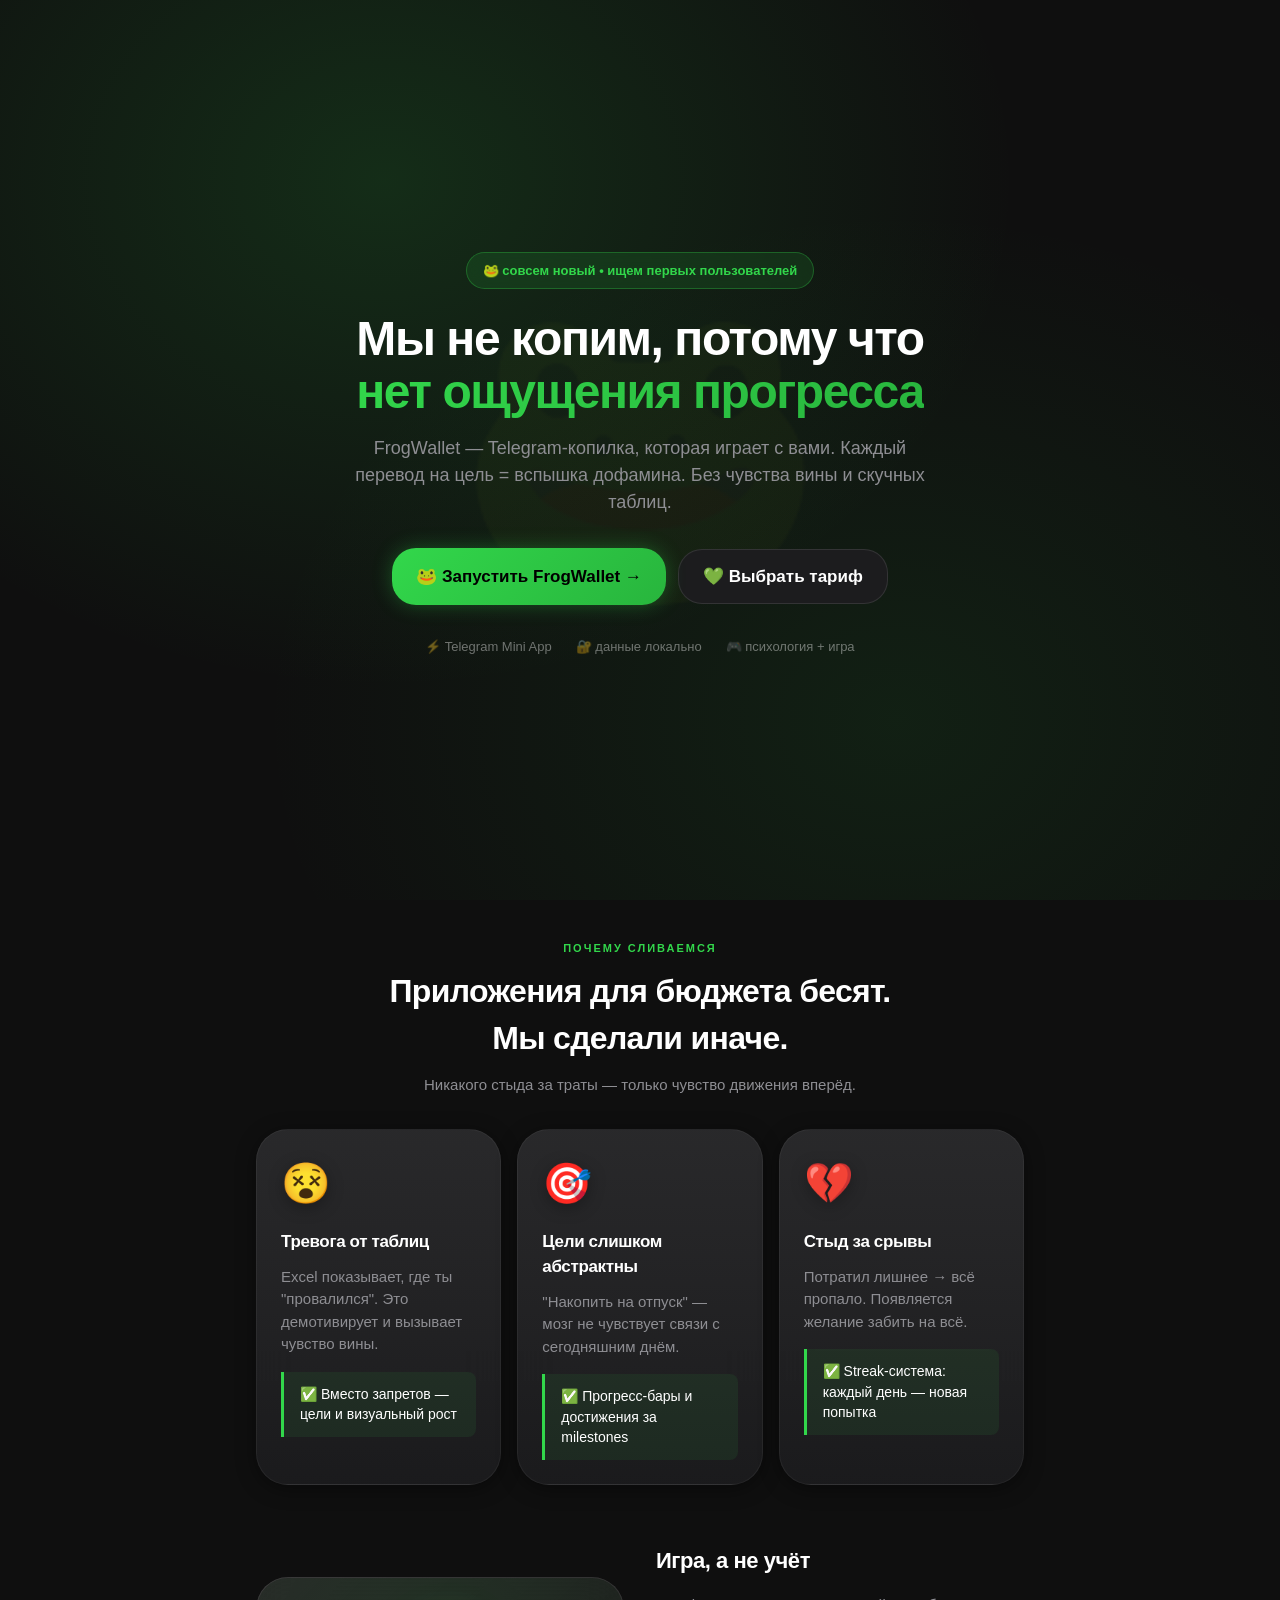
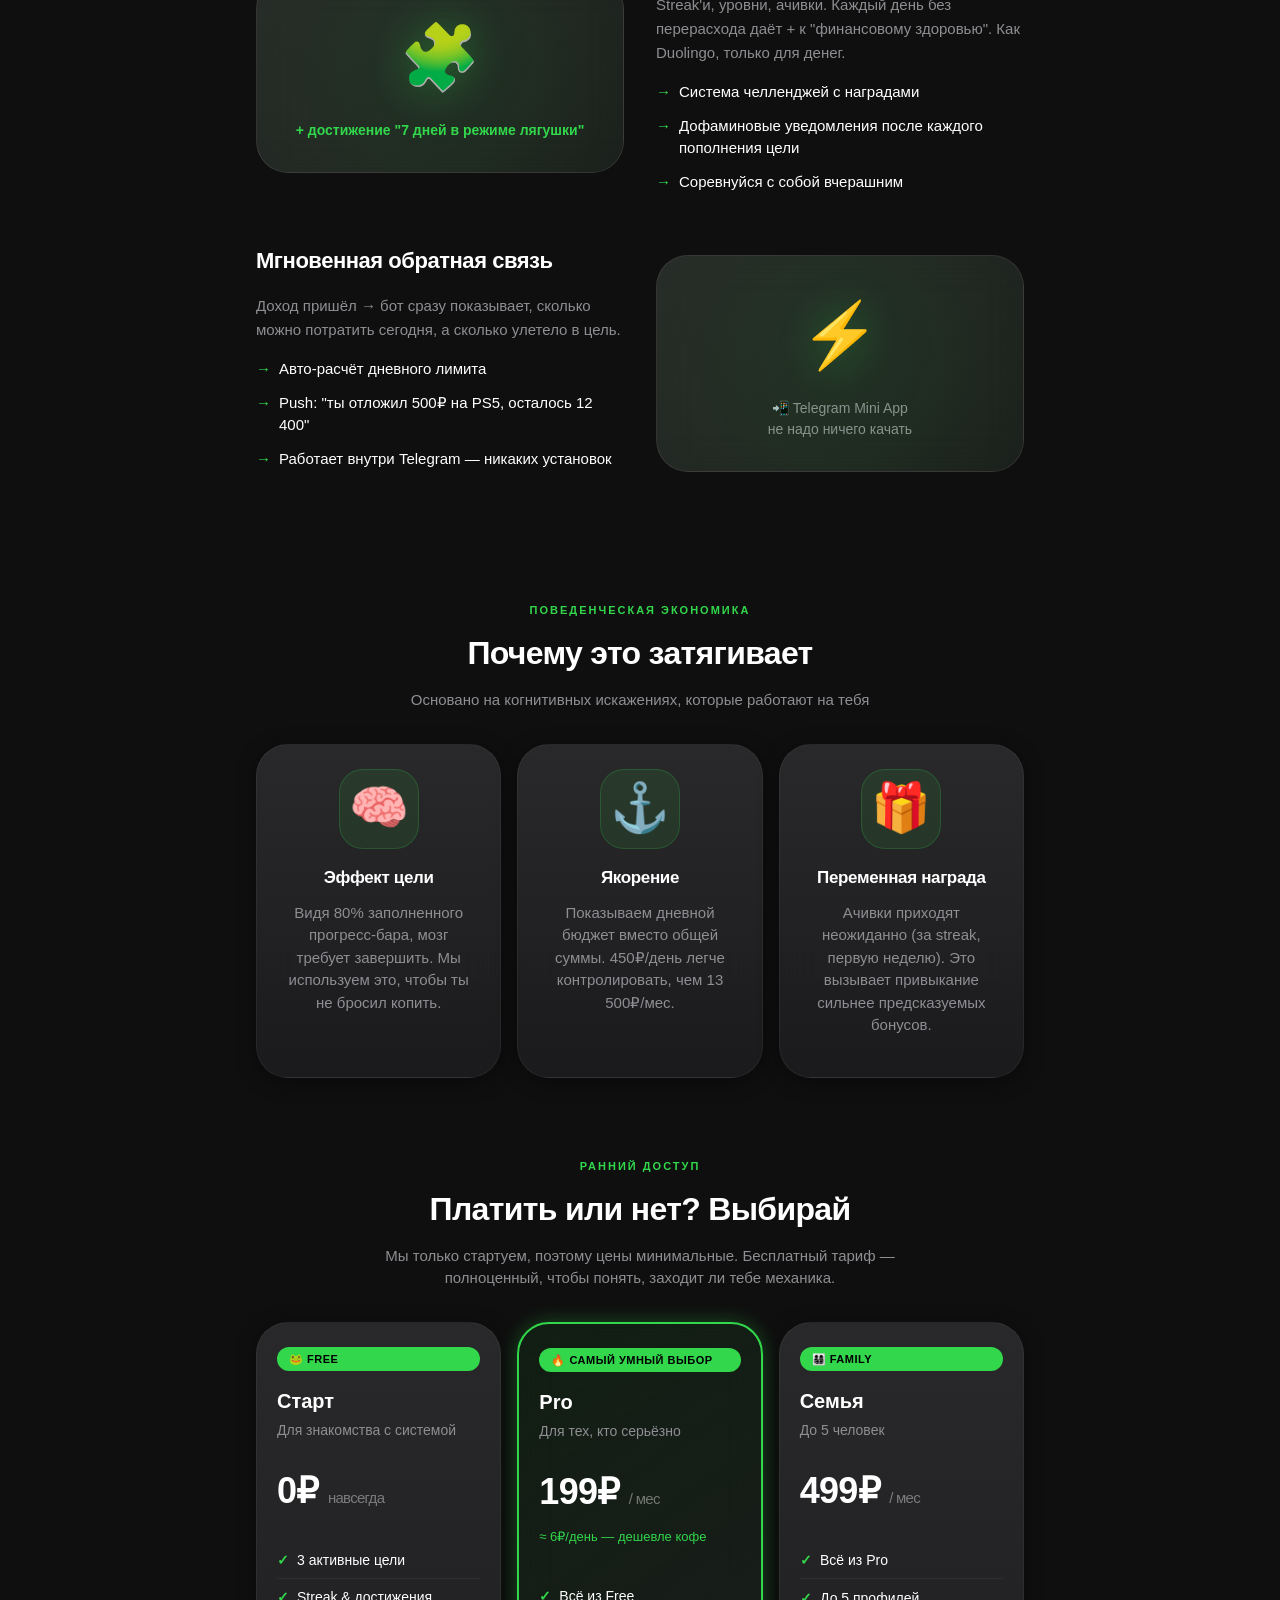
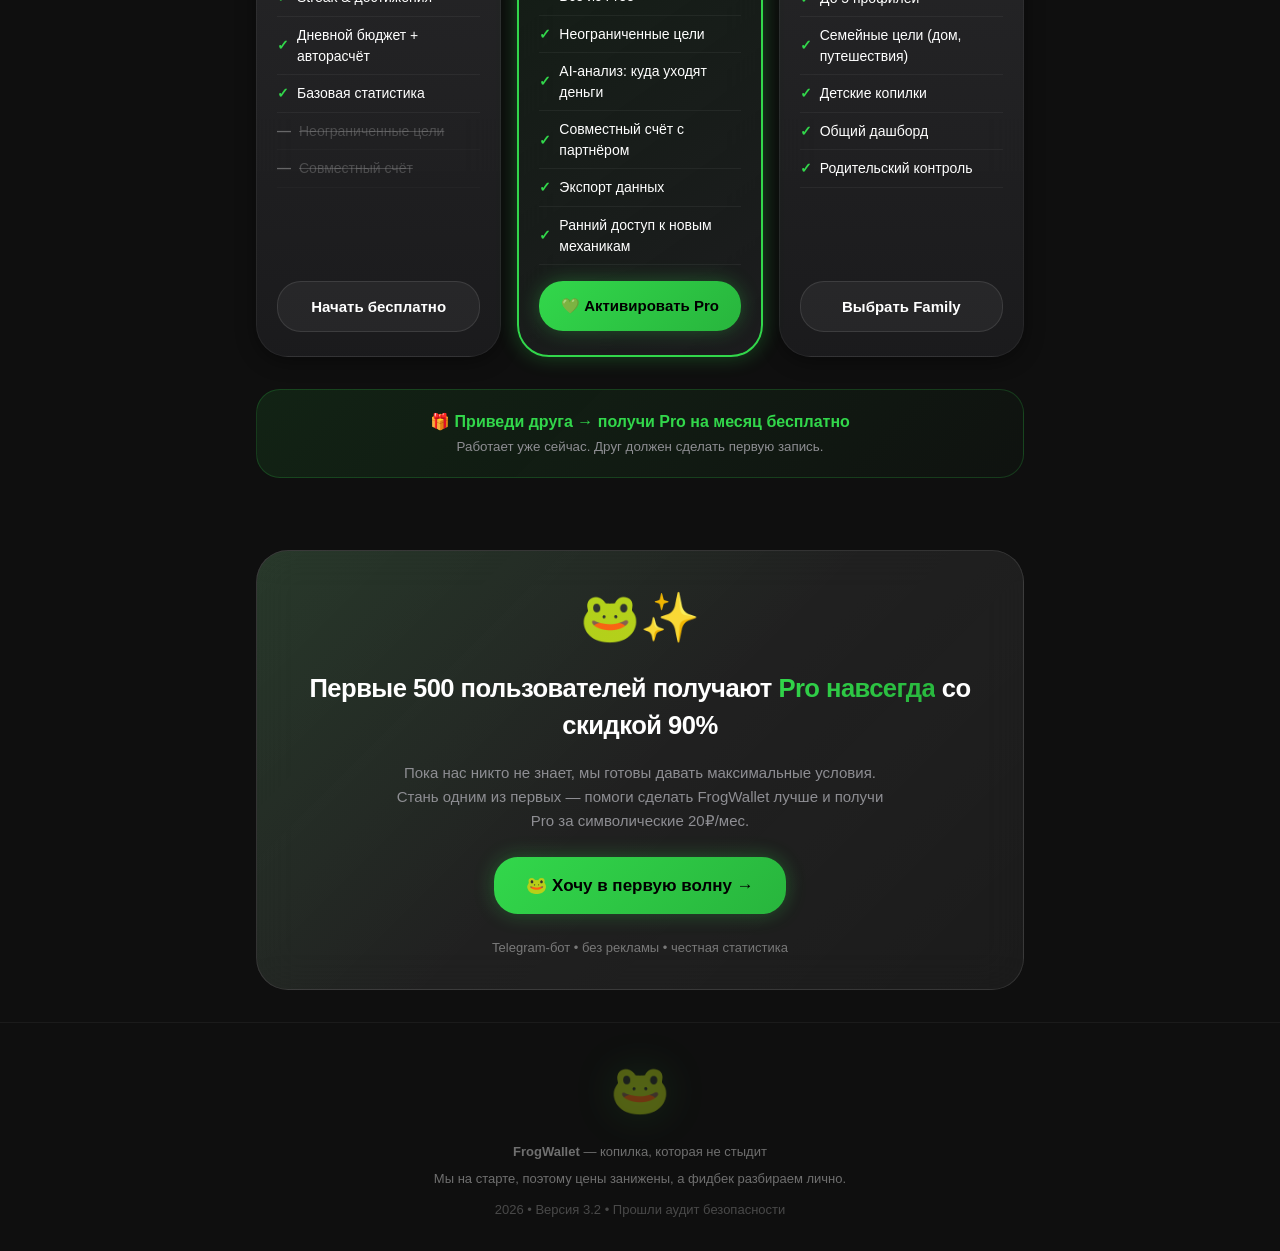
==== frogwallet.html @ 0543ce27 "Add files via upload" ====
<!DOCTYPE html>
<html lang="ru">
<head>
    <meta charset="UTF-8">
    <meta name="viewport" content="width=device-width, initial-scale=1.0, maximum-scale=1.0, user-scalable=no, viewport-fit=cover">
    <meta name="format-detection" content="telephone=no">
    <meta name="description" content="FrogWallet — Telegram-копилка с геймификацией. Копи деньги как в игре.">
    <title>FrogWallet — первый финансовый коуч в Telegram</title>

    <style>
        /* ═══════════════════════════════════════════════════════════
           FROGWALLET BOT LANDING — Telegram Mini App Style v4.0
           Dark Theme + Glassmorphism + #32d74b Accent
           ═══════════════════════════════════════════════════════════ */

        :root {
            /* Telegram Theme Integration */
            --tg-bg: #0f0f0f;
            --tg-text: #ffffff;
            --tg-hint: #8e8e93;
            --tg-link: #32d74b;
            --tg-button: #32d74b;
            --tg-button-text: #000000;
            --tg-secondary-bg: #1c1c1e;

            /* Extended Palette */
            --color-bg: var(--tg-bg);
            --color-surface: var(--tg-secondary-bg);
            --color-surface-elevated: rgba(44, 44, 46, 0.8);
            --color-primary: var(--tg-button, #32d74b);
            --color-primary-dark: #28b53d;
            --color-accent: #0a84ff;
            --color-danger: #ff453a;
            --color-warning: #ff9f0a;
            --color-gold: #ffd60a;
            --color-success: #30d158;

            /* Text Colors */
            --text-primary: var(--tg-text);
            --text-secondary: var(--tg-hint);
            --text-tertiary: rgba(255, 255, 255, 0.4);

            /* Gradients */
            --gradient-primary: linear-gradient(135deg, #32d74b 0%, #28b53d 100%);
            --gradient-gold: linear-gradient(135deg, #ffd60a 0%, #ff9f0a 100%);
            --gradient-surface: linear-gradient(180deg, rgba(44,44,46,0.9) 0%, rgba(28,28,30,0.95) 100%);
            --gradient-glass: linear-gradient(135deg, rgba(255,255,255,0.1) 0%, rgba(255,255,255,0.05) 100%);
            --gradient-hero: radial-gradient(ellipse at 30% 20%, rgba(50, 215, 75, 0.15) 0%, transparent 50%),
                              radial-gradient(ellipse at 70% 80%, rgba(40, 181, 61, 0.1) 0%, transparent 50%),
                              #0f0f0f;

            /* Shadows & Effects */
            --shadow-sm: 0 1px 2px rgba(0,0,0,0.3);
            --shadow-md: 0 4px 20px rgba(0,0,0,0.4);
            --shadow-lg: 0 8px 32px rgba(0,0,0,0.5);
            --shadow-glow: 0 0 20px rgba(50, 215, 75, 0.3);
            --shadow-gold: 0 0 20px rgba(255, 214, 10, 0.3);

            /* Blur */
            --blur-sm: blur(10px);
            --blur-md: blur(20px);
            --blur-lg: blur(40px);

            /* Spacing Scale */
            --space-1: 4px;
            --space-2: 8px;
            --space-3: 12px;
            --space-4: 16px;
            --space-5: 20px;
            --space-6: 24px;
            --space-8: 32px;
            --space-10: 40px;

            /* Border Radius */
            --radius-sm: 8px;
            --radius-md: 12px;
            --radius-lg: 16px;
            --radius-xl: 24px;
            --radius-2xl: 32px;
            --radius-full: 9999px;

            /* Typography */
            --font-sans: -apple-system, BlinkMacSystemFont, "Segoe UI", Roboto, "Helvetica Neue", Arial, sans-serif;
            --font-mono: "SF Mono", Monaco, "Cascadia Code", monospace;

            /* Transitions */
            --transition-fast: 150ms cubic-bezier(0.4, 0, 0.2, 1);
            --transition-normal: 250ms cubic-bezier(0.4, 0, 0.2, 1);
            --transition-slow: 350ms cubic-bezier(0.4, 0, 0.2, 1);
            --transition-spring: 400ms cubic-bezier(0.34, 1.56, 0.64, 1);

            /* Safe Areas */
            --safe-top: env(safe-area-inset-top, 0px);
            --safe-bottom: env(safe-area-inset-bottom, 0px);
        }

        /* Reset & Base */
        *, *::before, *::after {
            box-sizing: border-box;
            margin: 0;
            padding: 0;
            -webkit-tap-highlight-color: transparent;
        }

        html {
            font-family: var(--font-sans);
            font-size: 16px;
            line-height: 1.47059;
            -webkit-text-size-adjust: 100%;
            scroll-behavior: smooth;
            background: var(--color-bg);
            color: var(--text-primary);
            overscroll-behavior: none;
        }

        body {
            background: var(--color-bg);
            color: var(--text-primary);
            min-height: 100vh;
            min-height: 100dvh;
            overflow-x: hidden;
            -webkit-font-smoothing: antialiased;
            -moz-osx-font-smoothing: grayscale;
        }

        /* Typography Scale */
        h1 { font-size: clamp(2rem, 6vw, 3rem); font-weight: 800; letter-spacing: -0.03em; line-height: 1.1; }
        h2 { font-size: clamp(1.5rem, 4vw, 2rem); font-weight: 700; letter-spacing: -0.021em; }
        h3 { font-size: 17px; font-weight: 600; letter-spacing: -0.021em; }
        .text-lg { font-size: 20px; font-weight: 600; }
        .text-base { font-size: 17px; }
        .text-sm { font-size: 15px; }
        .text-xs { font-size: 13px; }

        /* Utility */
        .container {
            max-width: 800px;
            margin: 0 auto;
            padding: 0 var(--space-4);
        }

        .gradient-text {
            background: var(--gradient-primary);
            -webkit-background-clip: text;
            -webkit-text-fill-color: transparent;
            background-clip: text;
        }

        /* ═══════════════════════════════════════════════════════════
           HERO SECTION
           ═══════════════════════════════════════════════════════════ */
        .hero {
            min-height: 100vh;
            min-height: 100dvh;
            display: flex;
            flex-direction: column;
            justify-content: center;
            align-items: center;
            text-align: center;
            padding: calc(var(--safe-top) + var(--space-10)) var(--space-4) calc(var(--safe-bottom) + var(--space-8));
            background: var(--gradient-hero);
            position: relative;
            overflow: hidden;
        }

        .hero::before {
            content: '🐸';
            position: absolute;
            font-size: 300px;
            opacity: 0.03;
            top: 50%;
            left: 50%;
            transform: translate(-50%, -50%);
            animation: heroFloat 6s ease-in-out infinite;
            pointer-events: none;
            z-index: 0;
        }

        @keyframes heroFloat {
            0%, 100% { transform: translate(-50%, -50%) rotate(0deg) scale(1); }
            50% { transform: translate(-50%, -55%) rotate(5deg) scale(1.05); }
        }

        .hero-content {
            position: relative;
            z-index: 1;
            max-width: 600px;
        }

        .chip {
            display: inline-flex;
            align-items: center;
            gap: var(--space-2);
            background: rgba(50, 215, 75, 0.12);
            border: 1px solid rgba(50, 215, 75, 0.3);
            padding: var(--space-2) var(--space-4);
            border-radius: var(--radius-full);
            font-size: 13px;
            font-weight: 600;
            color: var(--color-primary);
            margin-bottom: var(--space-6);
            backdrop-filter: var(--blur-sm);
            animation: chipPulse 2s ease-in-out infinite;
        }

        @keyframes chipPulse {
            0%, 100% { box-shadow: 0 0 0 0 rgba(50, 215, 75, 0.2); }
            50% { box-shadow: 0 0 20px 0 rgba(50, 215, 75, 0.4); }
        }

        .hero h1 {
            margin-bottom: var(--space-4);
        }

        .hero-subtitle {
            font-size: clamp(1rem, 2.5vw, 1.125rem);
            color: var(--text-secondary);
            margin-bottom: var(--space-8);
            line-height: 1.5;
        }

        .btn-group {
            display: flex;
            flex-direction: column;
            gap: var(--space-3);
            align-items: center;
        }

        @media (min-width: 480px) {
            .btn-group {
                flex-direction: row;
                justify-content: center;
            }
        }

        .btn {
            display: inline-flex;
            align-items: center;
            justify-content: center;
            gap: var(--space-2);
            padding: var(--space-4) var(--space-6);
            border-radius: var(--radius-xl);
            font-weight: 700;
            font-size: 17px;
            text-decoration: none;
            cursor: pointer;
            transition: all var(--transition-fast);
            border: none;
            white-space: nowrap;
            font-family: inherit;
        }

        .btn-primary {
            background: var(--gradient-primary);
            color: var(--tg-button-text);
            box-shadow: var(--shadow-glow);
            position: relative;
            overflow: hidden;
        }

        .btn-primary::before {
            content: '';
            position: absolute;
            inset: 0;
            background: linear-gradient(180deg, rgba(255,255,255,0.2) 0%, transparent 100%);
            opacity: 0;
            transition: opacity var(--transition-fast);
        }

        .btn-primary:hover::before {
            opacity: 1;
        }

        .btn-primary:hover {
            transform: translateY(-2px);
            box-shadow: 0 8px 30px rgba(50, 215, 75, 0.5);
        }

        .btn-primary:active {
            transform: scale(0.96);
        }

        .btn-secondary {
            background: var(--color-surface);
            color: var(--text-primary);
            border: 1px solid rgba(255,255,255,0.1);
        }

        .btn-secondary:hover {
            background: var(--color-surface-elevated);
            border-color: rgba(255,255,255,0.2);
        }

        .btn-secondary:active {
            transform: scale(0.96);
        }

        .trust-badges {
            display: flex;
            justify-content: center;
            gap: var(--space-6);
            flex-wrap: wrap;
            margin-top: var(--space-8);
            font-size: 13px;
            color: var(--text-tertiary);
        }

        .trust-badges span {
            display: flex;
            align-items: center;
            gap: var(--space-1);
        }

        /* ═══════════════════════════════════════════════════════════
           SECTIONS
           ═══════════════════════════════════════════════════════════ */
        .section {
            padding: var(--space-10) 0;
        }

        .section-header {
            text-align: center;
            max-width: 600px;
            margin: 0 auto var(--space-8);
        }

        .badge {
            font-size: 11px;
            text-transform: uppercase;
            letter-spacing: 2px;
            color: var(--color-primary);
            font-weight: 700;
            margin-bottom: var(--space-3);
            display: block;
        }

        .section-title {
            margin-bottom: var(--space-3);
        }

        .section-subtitle {
            color: var(--text-secondary);
            font-size: 15px;
            line-height: 1.5;
        }

        /* ═══════════════════════════════════════════════════════════
           CARDS (Glassmorphism)
           ═══════════════════════════════════════════════════════════ */
        .cards-grid {
            display: grid;
            grid-template-columns: 1fr;
            gap: var(--space-4);
        }

        @media (min-width: 640px) {
            .cards-grid {
                grid-template-columns: repeat(2, 1fr);
            }
        }

        @media (min-width: 1024px) {
            .cards-grid {
                grid-template-columns: repeat(3, 1fr);
            }
        }

        .card {
            background: var(--gradient-surface);
            border: 1px solid rgba(255,255,255,0.05);
            border-radius: var(--radius-2xl);
            padding: var(--space-6);
            transition: all var(--transition-fast);
            position: relative;
            overflow: hidden;
            backdrop-filter: var(--blur-md);
            box-shadow: var(--shadow-md);
        }

        .card::before {
            content: '';
            position: absolute;
            top: 0;
            left: 0;
            right: 0;
            height: 3px;
            background: var(--gradient-primary);
            opacity: 0;
            transition: opacity var(--transition-fast);
        }

        .card:hover::before {
            opacity: 1;
        }

        .card:hover {
            border-color: rgba(50, 215, 75, 0.3);
            transform: translateY(-4px);
            box-shadow: var(--shadow-lg);
        }

        .card-emoji {
            font-size: 40px;
            margin-bottom: var(--space-4);
            display: block;
            filter: drop-shadow(0 4px 8px rgba(0,0,0,0.3));
        }

        .card h3 {
            margin-bottom: var(--space-3);
            font-size: 17px;
        }

        .card p {
            color: var(--text-secondary);
            font-size: 15px;
            line-height: 1.5;
            margin-bottom: var(--space-4);
        }

        .solution {
            background: rgba(50, 215, 75, 0.08);
            border-left: 3px solid var(--color-primary);
            padding: var(--space-3) var(--space-4);
            border-radius: 0 var(--radius-sm) var(--radius-sm) 0;
            font-size: 14px;
            color: var(--text-primary);
        }

        /* ═══════════════════════════════════════════════════════════
           FEATURES
           ═══════════════════════════════════════════════════════════ */
        .feature-row {
            display: grid;
            grid-template-columns: 1fr;
            gap: var(--space-6);
            align-items: center;
            margin-bottom: var(--space-10);
        }

        @media (min-width: 768px) {
            .feature-row {
                grid-template-columns: 1fr 1fr;
                gap: var(--space-8);
                margin-bottom: var(--space-10);
            }
        }

        .feature-row.reverse {
            direction: rtl;
        }

        .feature-row.reverse > * {
            direction: ltr;
        }

        .feature-visual {
            background: var(--gradient-glass);
            border: 1px solid rgba(255,255,255,0.1);
            border-radius: var(--radius-2xl);
            padding: var(--space-8);
            text-align: center;
            position: relative;
            overflow: hidden;
            backdrop-filter: var(--blur-md);
        }

        .feature-visual::after {
            content: '';
            position: absolute;
            top: -50%;
            left: -50%;
            width: 200%;
            height: 200%;
            background: radial-gradient(circle, rgba(50, 215, 75, 0.1) 0%, transparent 70%);
            animation: rotate 15s linear infinite;
        }

        @keyframes rotate {
            from { transform: rotate(0deg); }
            to { transform: rotate(360deg); }
        }

        .feature-icon {
            font-size: 64px;
            position: relative;
            z-index: 1;
            margin-bottom: var(--space-4);
            display: inline-block;
            filter: drop-shadow(0 0 20px rgba(50, 215, 75, 0.3));
        }

        .feature-content h3 {
            margin-bottom: var(--space-4);
            font-size: 22px;
        }

        .feature-content p {
            color: var(--text-secondary);
            font-size: 15px;
            line-height: 1.6;
            margin-bottom: var(--space-4);
        }

        .check-list {
            list-style: none;
        }

        .check-list li {
            margin-bottom: var(--space-3);
            display: flex;
            gap: var(--space-2);
            align-items: flex-start;
            font-size: 15px;
        }

        .check-list li::before {
            content: '→';
            color: var(--color-primary);
            font-weight: 700;
            flex-shrink: 0;
        }

        /* ═══════════════════════════════════════════════════════════
           PRICING
           ═══════════════════════════════════════════════════════════ */
        .pricing-grid {
            display: grid;
            grid-template-columns: 1fr;
            gap: var(--space-5);
            margin-top: var(--space-6);
        }

        @media (min-width: 768px) {
            .pricing-grid {
                grid-template-columns: repeat(3, 1fr);
                gap: var(--space-4);
            }
        }

        .price-card {
            background: var(--gradient-surface);
            border: 1px solid rgba(255,255,255,0.05);
            border-radius: var(--radius-2xl);
            padding: var(--space-6) var(--space-5);
            transition: all var(--transition-fast);
            position: relative;
            display: flex;
            flex-direction: column;
            backdrop-filter: var(--blur-md);
            box-shadow: var(--shadow-md);
        }

        @media (min-width: 768px) {
            .price-card.popular {
                transform: scale(1.05);
                z-index: 2;
            }
        }

        .price-card.popular {
            border: 2px solid var(--color-primary);
            background: linear-gradient(145deg, rgba(50, 215, 75, 0.08) 0%, var(--color-surface) 100%);
            box-shadow: var(--shadow-glow);
        }

        .popular-badge {
            background: var(--color-primary);
            color: var(--tg-button-text);
            font-size: 11px;
            font-weight: 800;
            padding: var(--space-1) var(--space-3);
            border-radius: var(--radius-full);
            display: inline-block;
            margin-bottom: var(--space-4);
            text-transform: uppercase;
            letter-spacing: 0.5px;
        }

        .price-name {
            font-size: 20px;
            font-weight: 700;
            margin-bottom: var(--space-1);
        }

        .price-desc {
            color: var(--text-secondary);
            font-size: 14px;
            margin-bottom: var(--space-4);
        }

        .price {
            font-size: 36px;
            font-weight: 800;
            margin: var(--space-2) 0;
            letter-spacing: -0.02em;
        }

        .price small {
            font-size: 15px;
            font-weight: 500;
            color: var(--text-tertiary);
        }

        .price-note {
            font-size: 13px;
            color: var(--color-primary);
            margin-bottom: var(--space-4);
            font-weight: 500;
        }

        .price-features {
            list-style: none;
            margin: var(--space-4) 0;
            flex: 1;
        }

        .price-features li {
            padding: var(--space-2) 0;
            display: flex;
            gap: var(--space-2);
            align-items: center;
            border-bottom: 1px solid rgba(255, 255, 255, 0.05);
            font-size: 14px;
        }

        .price-features li::before {
            content: '✓';
            color: var(--color-primary);
            font-weight: 700;
        }

        .price-features li.disabled {
            color: var(--text-tertiary);
            text-decoration: line-through;
            opacity: 0.5;
        }

        .price-features li.disabled::before {
            content: '—';
            color: var(--text-tertiary);
        }

        .btn-price {
            width: 100%;
            background: rgba(255, 255, 255, 0.05);
            border: 1.5px solid rgba(255, 255, 255, 0.1);
            border-radius: var(--radius-xl);
            padding: var(--space-4);
            font-weight: 600;
            color: var(--text-primary);
            font-size: 15px;
            cursor: pointer;
            transition: all var(--transition-fast);
            margin-top: auto;
            font-family: inherit;
        }

        .btn-price:hover {
            background: rgba(255, 255, 255, 0.1);
            border-color: rgba(255, 255, 255, 0.2);
        }

        .btn-price.primary {
            background: var(--gradient-primary);
            color: var(--tg-button-text);
            border: none;
            font-weight: 700;
            box-shadow: var(--shadow-glow);
        }

        .btn-price.primary:hover {
            transform: translateY(-2px);
            box-shadow: 0 8px 25px rgba(50, 215, 75, 0.4);
        }

        /* Referral Banner */
        .referral-banner {
            text-align: center;
            margin-top: var(--space-8);
            background: linear-gradient(135deg, rgba(50, 215, 75, 0.1) 0%, rgba(50, 215, 75, 0.02) 100%);
            border: 1px solid rgba(50, 215, 75, 0.2);
            border-radius: var(--radius-xl);
            padding: var(--space-5);
        }

        .referral-banner strong {
            color: var(--color-primary);
        }

        /* ═══════════════════════════════════════════════════════════
           FINAL CTA
           ═══════════════════════════════════════════════════════════ */
        .final-cta {
            background: var(--gradient-glass);
            border-radius: var(--radius-2xl);
            padding: var(--space-8) var(--space-6);
            text-align: center;
            margin: var(--space-8) 0;
            border: 1px solid rgba(255,255,255,0.1);
            position: relative;
            overflow: hidden;
            backdrop-filter: var(--blur-md);
        }

        .final-cta::before {
            content: '';
            position: absolute;
            inset: 0;
            background: linear-gradient(135deg, rgba(50, 215, 75, 0.1) 0%, transparent 50%);
            pointer-events: none;
        }

        .final-cta h2 {
            font-size: clamp(1.3rem, 4vw, 1.6rem);
            margin-bottom: var(--space-4);
            position: relative;
            z-index: 1;
        }

        .final-cta p {
            color: var(--text-secondary);
            font-size: 15px;
            max-width: 500px;
            margin: 0 auto var(--space-6);
            position: relative;
            z-index: 1;
            line-height: 1.6;
        }

        .final-cta .btn-primary {
            position: relative;
            z-index: 1;
            padding: var(--space-4) var(--space-8);
            font-size: 17px;
        }

        .final-cta small {
            display: block;
            margin-top: var(--space-6);
            color: var(--text-tertiary);
            font-size: 13px;
            position: relative;
            z-index: 1;
        }

        /* ═══════════════════════════════════════════════════════════
           FOOTER
           ═══════════════════════════════════════════════════════════ */
        footer {
            border-top: 1px solid rgba(255,255,255,0.05);
            padding: var(--space-8) var(--space-6) calc(var(--safe-bottom) + var(--space-6));
            text-align: center;
            color: var(--text-tertiary);
            font-size: 13px;
        }

        footer .logo {
            font-size: 48px;
            margin-bottom: var(--space-4);
            filter: drop-shadow(0 0 20px rgba(50, 215, 75, 0.3));
        }

        footer p {
            margin-bottom: var(--space-2);
        }

        /* ═══════════════════════════════════════════════════════════
           ANIMATIONS
           ═══════════════════════════════════════════════════════════ */
        .reveal {
            opacity: 0;
            transform: translateY(30px);
            transition: opacity 0.6s ease, transform 0.6s ease;
        }

        .reveal.visible {
            opacity: 1;
            transform: translateY(0);
        }

        .stagger-children > * {
            opacity: 0;
            transform: translateY(20px);
            transition: opacity 0.5s ease, transform 0.5s ease;
        }

        .stagger-children.visible > *:nth-child(1) { transition-delay: 0.1s; opacity: 1; transform: translateY(0); }
        .stagger-children.visible > *:nth-child(2) { transition-delay: 0.2s; opacity: 1; transform: translateY(0); }
        .stagger-children.visible > *:nth-child(3) { transition-delay: 0.3s; opacity: 1; transform: translateY(0); }

        /* Reduced motion */
        @media (prefers-reduced-motion: reduce) {
            *, *::before, *::after {
                animation-duration: 0.01ms !important;
                animation-iteration-count: 1 !important;
                transition-duration: 0.01ms !important;
            }

            .reveal {
                opacity: 1;
                transform: none;
            }
        }

        /* Mobile touch feedback */
        @media (hover: none) {
            .btn:active, .btn-price:active {
                transform: scale(0.96);
            }

            .card:active, .price-card:active {
                transform: scale(0.98);
            }
        }

        /* Scrollbar */
        ::-webkit-scrollbar {
            width: 6px;
        }

        ::-webkit-scrollbar-track {
            background: var(--color-bg);
        }

        ::-webkit-scrollbar-thumb {
            background: rgba(255, 255, 255, 0.2);
            border-radius: 3px;
        }

        ::-webkit-scrollbar-thumb:hover {
            background: rgba(255, 255, 255, 0.3);
        }
    </style>
<base target="_blank">
</head>
<body>

    <!-- Hero -->
    <section class="hero">
        <div class="hero-content">
            <div class="chip reveal">
                🐸 совсем новый • ищем первых пользователей
            </div>

            <h1 class="reveal">
                Мы не копим, потому что <span class="gradient-text">нет ощущения прогресса</span>
            </h1>

            <p class="hero-subtitle reveal">
                FrogWallet — Telegram-копилка, которая играет с вами. 
                Каждый перевод на цель = вспышка дофамина. Без чувства вины и скучных таблиц.
            </p>

            <div class="btn-group reveal">
                <a href="https://t.me/FrogsWalletBot?start=ref_5VEIO1UD" class="btn btn-primary" target="_blank">
                    🐸 Запустить FrogWallet →
                </a>
                <button class="btn btn-secondary" onclick="scrollToPricing()">
                    💚 Выбрать тариф
                </button>
            </div>

            <div class="trust-badges reveal">
                <span>⚡ Telegram Mini App</span>
                <span>🔐 данные локально</span>
                <span>🎮 психология + игра</span>
            </div>
        </div>
    </section>

    <!-- Pain Points -->
    <div class="container">
        <div class="section">
            <div class="section-header reveal">
                <span class="badge">почему сливаемся</span>
                <h2 class="section-title">Приложения для бюджета бесят.<br>Мы сделали иначе.</h2>
                <p class="section-subtitle">Никакого стыда за траты — только чувство движения вперёд.</p>
            </div>

            <div class="cards-grid stagger-children">
                <div class="card">
                    <span class="card-emoji">😵</span>
                    <h3>Тревога от таблиц</h3>
                    <p>Excel показывает, где ты "провалился". Это демотивирует и вызывает чувство вины.</p>
                    <div class="solution">✅ Вместо запретов — цели и визуальный рост</div>
                </div>

                <div class="card">
                    <span class="card-emoji">🎯</span>
                    <h3>Цели слишком абстрактны</h3>
                    <p>"Накопить на отпуск" — мозг не чувствует связи с сегодняшним днём.</p>
                    <div class="solution">✅ Прогресс-бары и достижения за milestones</div>
                </div>

                <div class="card">
                    <span class="card-emoji">💔</span>
                    <h3>Стыд за срывы</h3>
                    <p>Потратил лишнее → всё пропало. Появляется желание забить на всё.</p>
                    <div class="solution">✅ Streak-система: каждый день — новая попытка</div>
                </div>
            </div>
        </div>

        <!-- Features -->
        <div class="section" style="padding-top: 20px;">
            <div class="feature-row reveal">
                <div class="feature-visual">
                    <span class="feature-icon">🧩</span>
                    <div style="font-weight:600; color: var(--color-primary); font-size: 14px;">
                        + достижение "7 дней в режиме лягушки"
                    </div>
                </div>
                <div class="feature-content">
                    <h3>Игра, а не учёт</h3>
                    <p>Streak'и, уровни, ачивки. Каждый день без перерасхода даёт + к "финансовому здоровью". Как Duolingo, только для денег.</p>
                    <ul class="check-list">
                        <li>Система челленджей с наградами</li>
                        <li>Дофаминовые уведомления после каждого пополнения цели</li>
                        <li>Соревнуйся с собой вчерашним</li>
                    </ul>
                </div>
            </div>

            <div class="feature-row reverse reveal">
                <div class="feature-visual">
                    <span class="feature-icon">⚡</span>
                    <div style="font-size: 14px; color: var(--text-secondary);">
                        📲 Telegram Mini App<br>не надо ничего качать
                    </div>
                </div>
                <div class="feature-content">
                    <h3>Мгновенная обратная связь</h3>
                    <p>Доход пришёл → бот сразу показывает, сколько можно потратить сегодня, а сколько улетело в цель.</p>
                    <ul class="check-list">
                        <li>Авто-расчёт дневного лимита</li>
                        <li>Push: "ты отложил 500₽ на PS5, осталось 12 400"</li>
                        <li>Работает внутри Telegram — никаких установок</li>
                    </ul>
                </div>
            </div>
        </div>

        <!-- Psychology -->
        <div class="section">
            <div class="section-header reveal">
                <span class="badge">поведенческая экономика</span>
                <h2 class="section-title">Почему это затягивает</h2>
                <p class="section-subtitle">Основано на когнитивных искажениях, которые работают на тебя</p>
            </div>

            <div class="cards-grid stagger-children">
                <div class="card" style="text-align: center;">
                    <div style="font-size: 48px; background: rgba(50, 215, 75, 0.1); width: 80px; height: 80px; display: flex; align-items: center; justify-content: center; border-radius: 24px; margin: 0 auto var(--space-4) auto; border: 1px solid rgba(50, 215, 75, 0.2);">🧠</div>
                    <h3>Эффект цели</h3>
                    <p>Видя 80% заполненного прогресс-бара, мозг требует завершить. Мы используем это, чтобы ты не бросил копить.</p>
                </div>

                <div class="card" style="text-align: center;">
                    <div style="font-size: 48px; background: rgba(50, 215, 75, 0.1); width: 80px; height: 80px; display: flex; align-items: center; justify-content: center; border-radius: 24px; margin: 0 auto var(--space-4) auto; border: 1px solid rgba(50, 215, 75, 0.2);">⚓</div>
                    <h3>Якорение</h3>
                    <p>Показываем дневной бюджет вместо общей суммы. 450₽/день легче контролировать, чем 13 500₽/мес.</p>
                </div>

                <div class="card" style="text-align: center;">
                    <div style="font-size: 48px; background: rgba(50, 215, 75, 0.1); width: 80px; height: 80px; display: flex; align-items: center; justify-content: center; border-radius: 24px; margin: 0 auto var(--space-4) auto; border: 1px solid rgba(50, 215, 75, 0.2);">🎁</div>
                    <h3>Переменная награда</h3>
                    <p>Ачивки приходят неожиданно (за streak, первую неделю). Это вызывает привыкание сильнее предсказуемых бонусов.</p>
                </div>
            </div>
        </div>

        <!-- Pricing -->
        <div class="section" id="pricing">
            <div class="section-header reveal">
                <span class="badge">ранний доступ</span>
                <h2 class="section-title">Платить или нет? Выбирай</h2>
                <p class="section-subtitle">Мы только стартуем, поэтому цены минимальные. Бесплатный тариф — полноценный, чтобы понять, заходит ли тебе механика.</p>
            </div>

            <div class="pricing-grid stagger-children">
                <div class="price-card">
                    <span class="popular-badge">🐸 FREE</span>
                    <div class="price-name">Старт</div>
                    <div class="price-desc">Для знакомства с системой</div>
                    <div class="price">0₽ <small>навсегда</small></div>
                    <ul class="price-features">
                        <li>3 активные цели</li>
                        <li>Streak & достижения</li>
                        <li>Дневной бюджет + авторасчёт</li>
                        <li>Базовая статистика</li>
                        <li class="disabled">Неограниченные цели</li>
                        <li class="disabled">Совместный счёт</li>
                    </ul>
                    <button class="btn-price" onclick="openBot('free')">Начать бесплатно</button>
                </div>

                <div class="price-card popular">
                    <span class="popular-badge">🔥 самый умный выбор</span>
                    <div class="price-name">Pro</div>
                    <div class="price-desc">Для тех, кто серьёзно</div>
                    <div class="price">199₽ <small>/ мес</small></div>
                    <div class="price-note">≈ 6₽/день — дешевле кофе</div>
                    <ul class="price-features">
                        <li>Всё из Free</li>
                        <li>Неограниченные цели</li>
                        <li>AI-анализ: куда уходят деньги</li>
                        <li>Совместный счёт с партнёром</li>
                        <li>Экспорт данных</li>
                        <li>Ранний доступ к новым механикам</li>
                    </ul>
                    <button class="btn-price primary" onclick="openBot('pro')">💚 Активировать Pro</button>
                </div>

                <div class="price-card">
                    <span class="popular-badge">👨‍👩‍👧‍👦 FAMILY</span>
                    <div class="price-name">Семья</div>
                    <div class="price-desc">До 5 человек</div>
                    <div class="price">499₽ <small>/ мес</small></div>
                    <ul class="price-features">
                        <li>Всё из Pro</li>
                        <li>До 5 профилей</li>
                        <li>Семейные цели (дом, путешествия)</li>
                        <li>Детские копилки</li>
                        <li>Общий дашборд</li>
                        <li>Родительский контроль</li>
                    </ul>
                    <button class="btn-price" onclick="openBot('family')">Выбрать Family</button>
                </div>
            </div>

            <div class="referral-banner reveal">
                🎁 <strong>Приведи друга → получи Pro на месяц бесплатно</strong><br>
                <small style="color: var(--text-secondary);">Работает уже сейчас. Друг должен сделать первую запись.</small>
            </div>
        </div>

        <!-- Final CTA -->
        <div class="final-cta reveal">
            <div style="font-size: 48px; margin-bottom: var(--space-4);">🐸✨</div>
            <h2>Первые 500 пользователей получают <span class="gradient-text">Pro навсегда</span> со скидкой 90%</h2>
            <p>Пока нас никто не знает, мы готовы давать максимальные условия. Стань одним из первых — помоги сделать FrogWallet лучше и получи Pro за символические 20₽/мес.</p>
            <a href="https://t.me/FrogsWalletBot?start=ref_5VEIO1UD" class="btn btn-primary" target="_blank" style="font-size: 17px; padding: var(--space-4) var(--space-8);">
                🐸 Хочу в первую волну →
            </a>
            <small>Telegram-бот • без рекламы • честная статистика</small>
        </div>
    </div>

    <!-- Footer -->
    <footer>
        <div class="logo">🐸</div>
        <p><strong>FrogWallet</strong> — копилка, которая не стыдит</p>
        <p>Мы на старте, поэтому цены занижены, а фидбек разбираем лично.</p>
        <p style="margin-top: var(--space-3); opacity: 0.6;">2026 • Версия 3.2 • Прошли аудит безопасности</p>
    </footer>

    <script>
        // Scroll to pricing
        function scrollToPricing() {
            document.getElementById('pricing').scrollIntoView({ 
                behavior: 'smooth',
                block: 'start'
            });
        }

        // Open bot with tracking
        function openBot(plan) {
            console.log('Opening bot from plan:', plan);
            window.open('https://t.me/FrogsWalletBot?start=ref_5VEIO1UD', '_blank');
        }

        // Intersection Observer for scroll animations
        const observerOptions = {
            threshold: 0.1,
            rootMargin: '0px 0px -50px 0px'
        };

        const observer = new IntersectionObserver((entries) => {
            entries.forEach(entry => {
                if (entry.isIntersecting) {
                    entry.target.classList.add('visible');
                    if (entry.target.classList.contains('stagger-children')) {
                        entry.target.classList.add('visible');
                    }
                }
            });
        }, observerOptions);

        document.querySelectorAll('.reveal, .stagger-children').forEach(el => {
            observer.observe(el);
        });

        // Initial check for elements already in viewport
        document.querySelectorAll('.reveal').forEach(el => {
            if (el.getBoundingClientRect().top < window.innerHeight - 100) {
                el.classList.add('visible');
            }
        });

        // Prevent double-tap zoom on iOS
        let lastTouchEnd = 0;
        document.addEventListener('touchend', (e) => {
            const now = Date.now();
            if (now - lastTouchEnd <= 300) {
                e.preventDefault();
            }
            lastTouchEnd = now;
        }, false);
    </script>

</body>
</html>
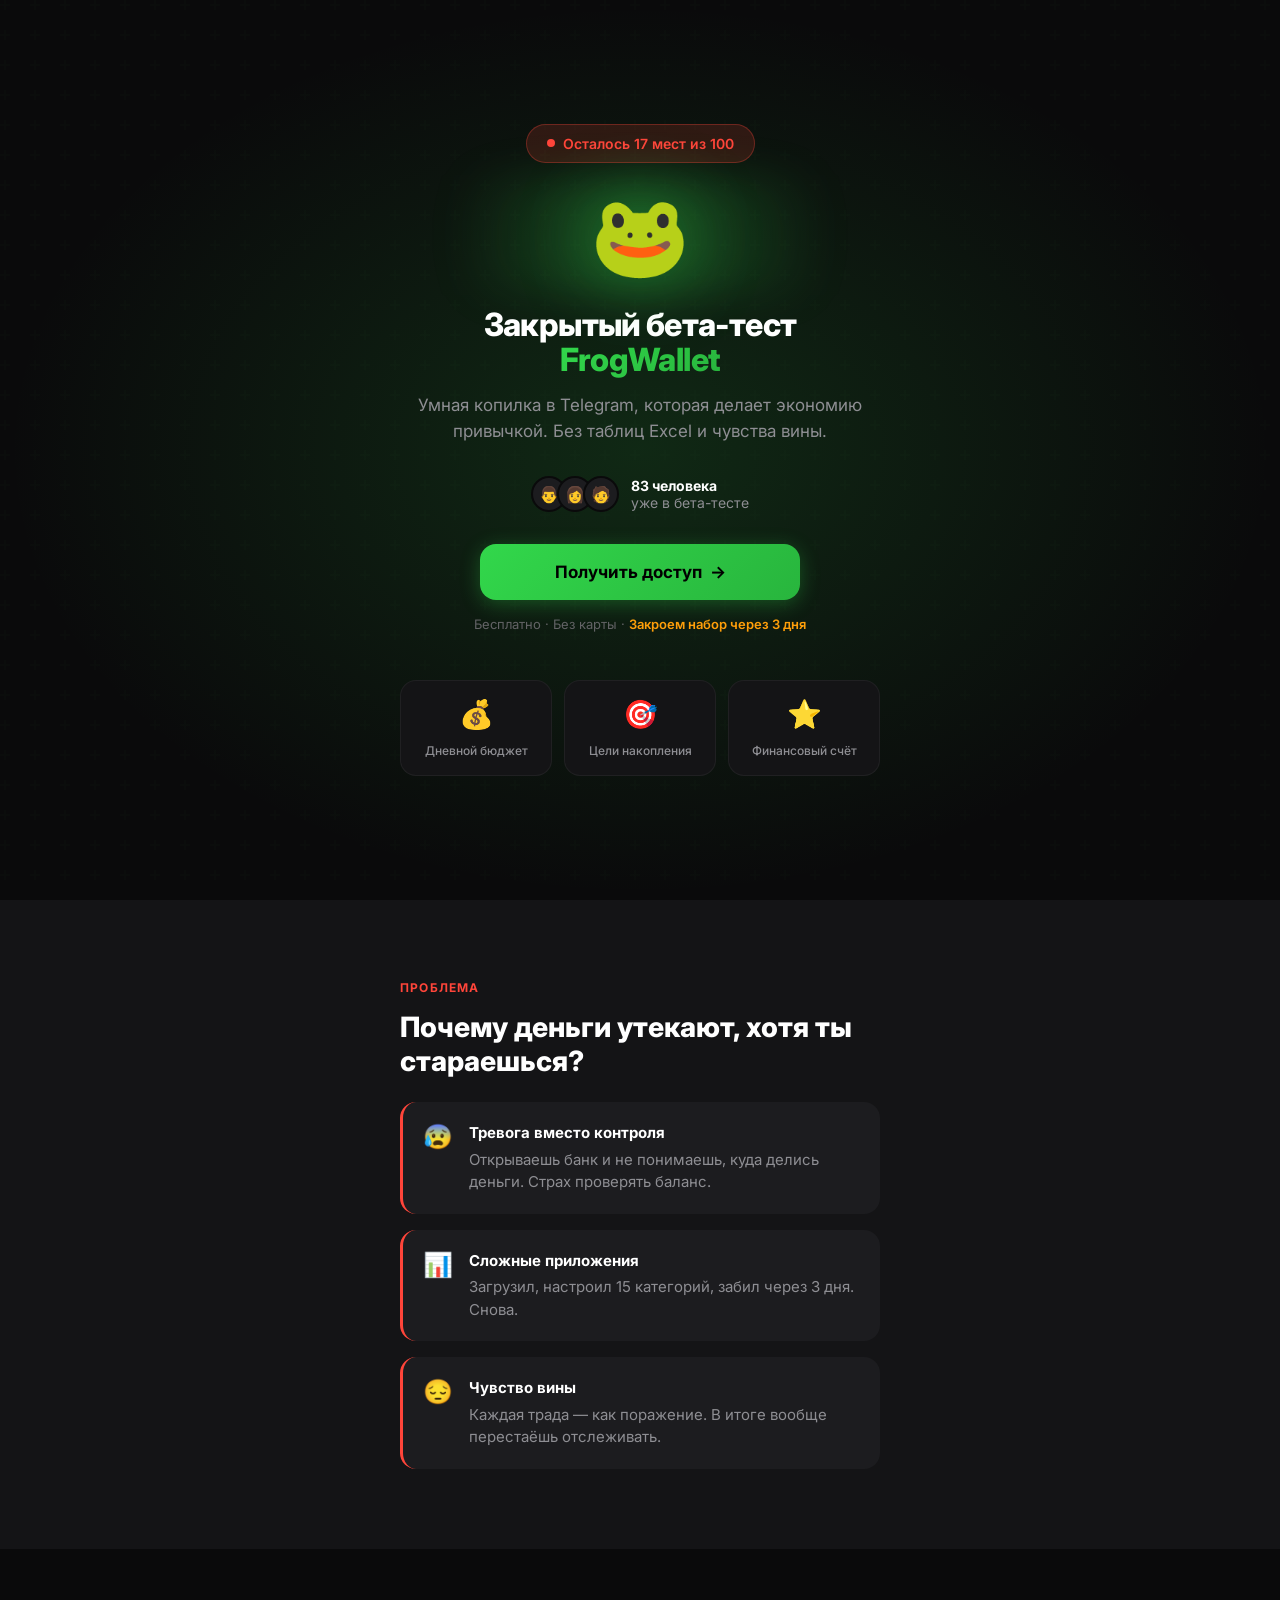
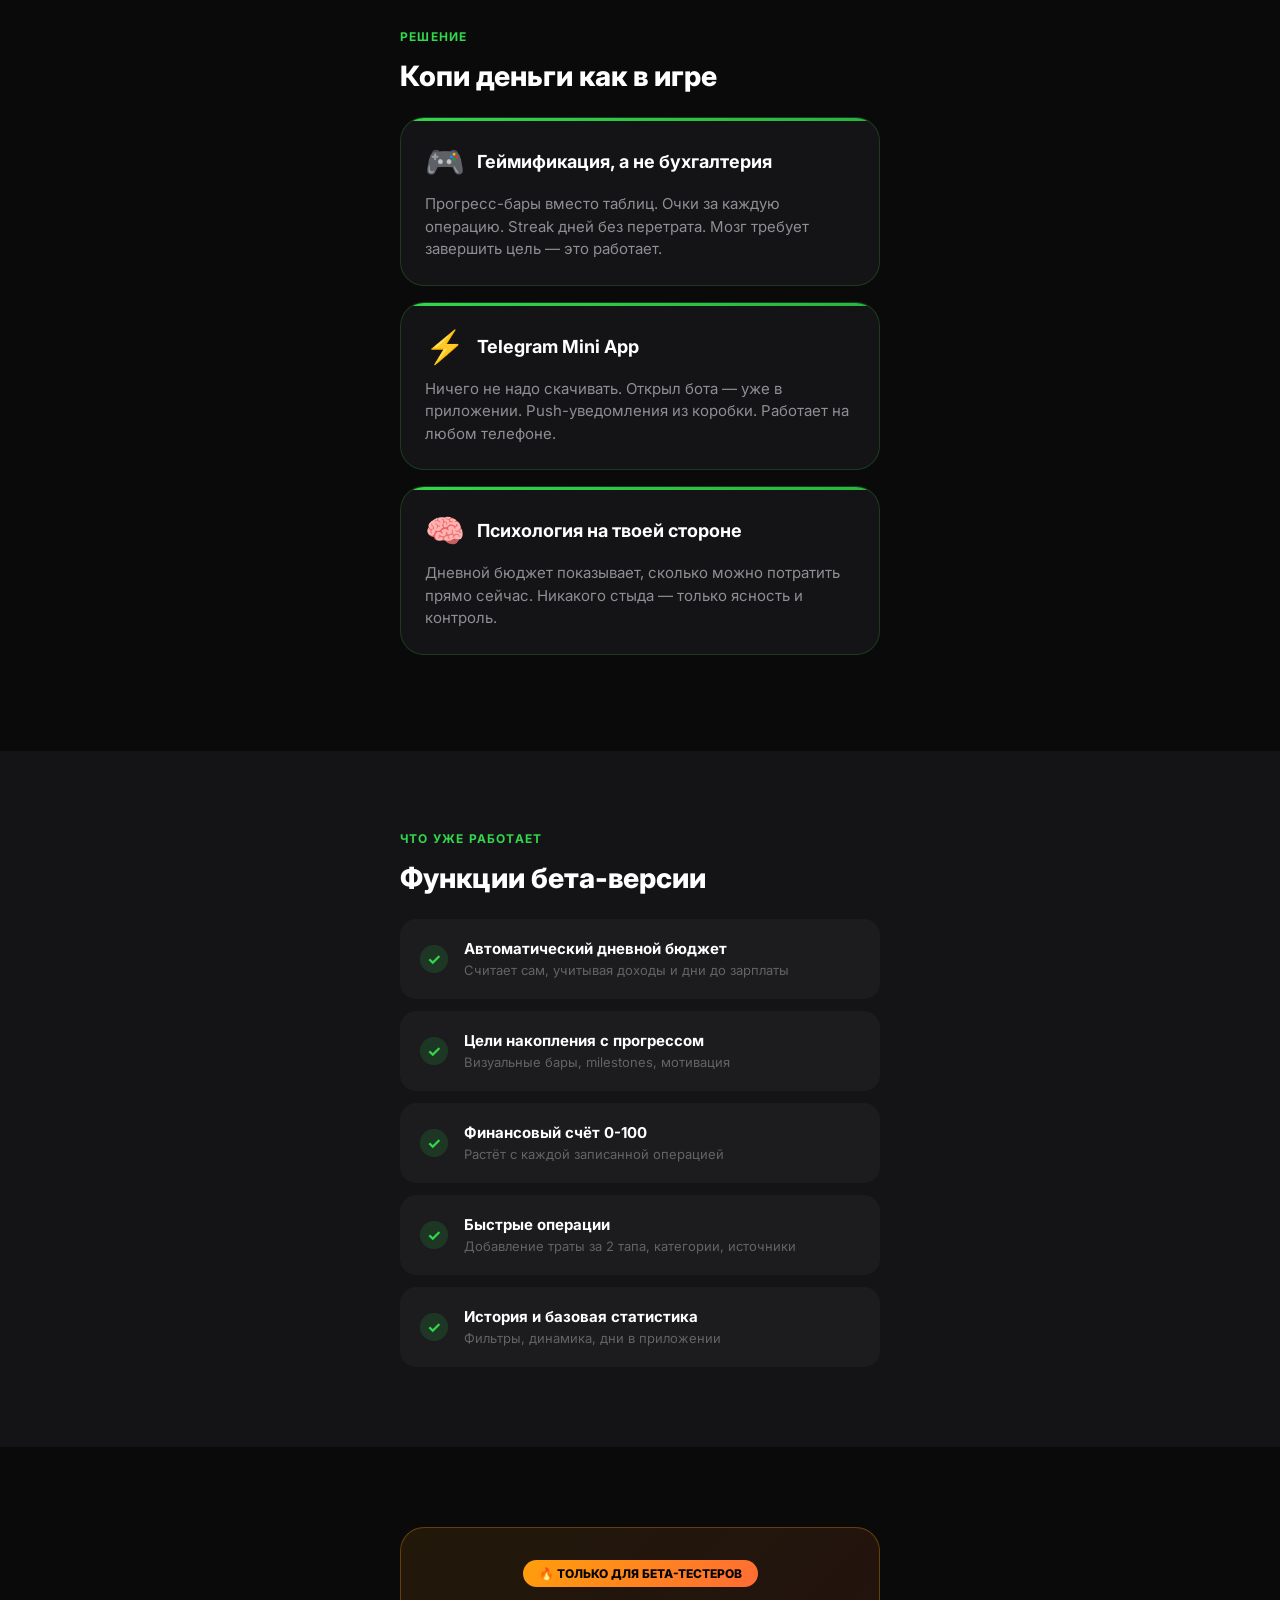
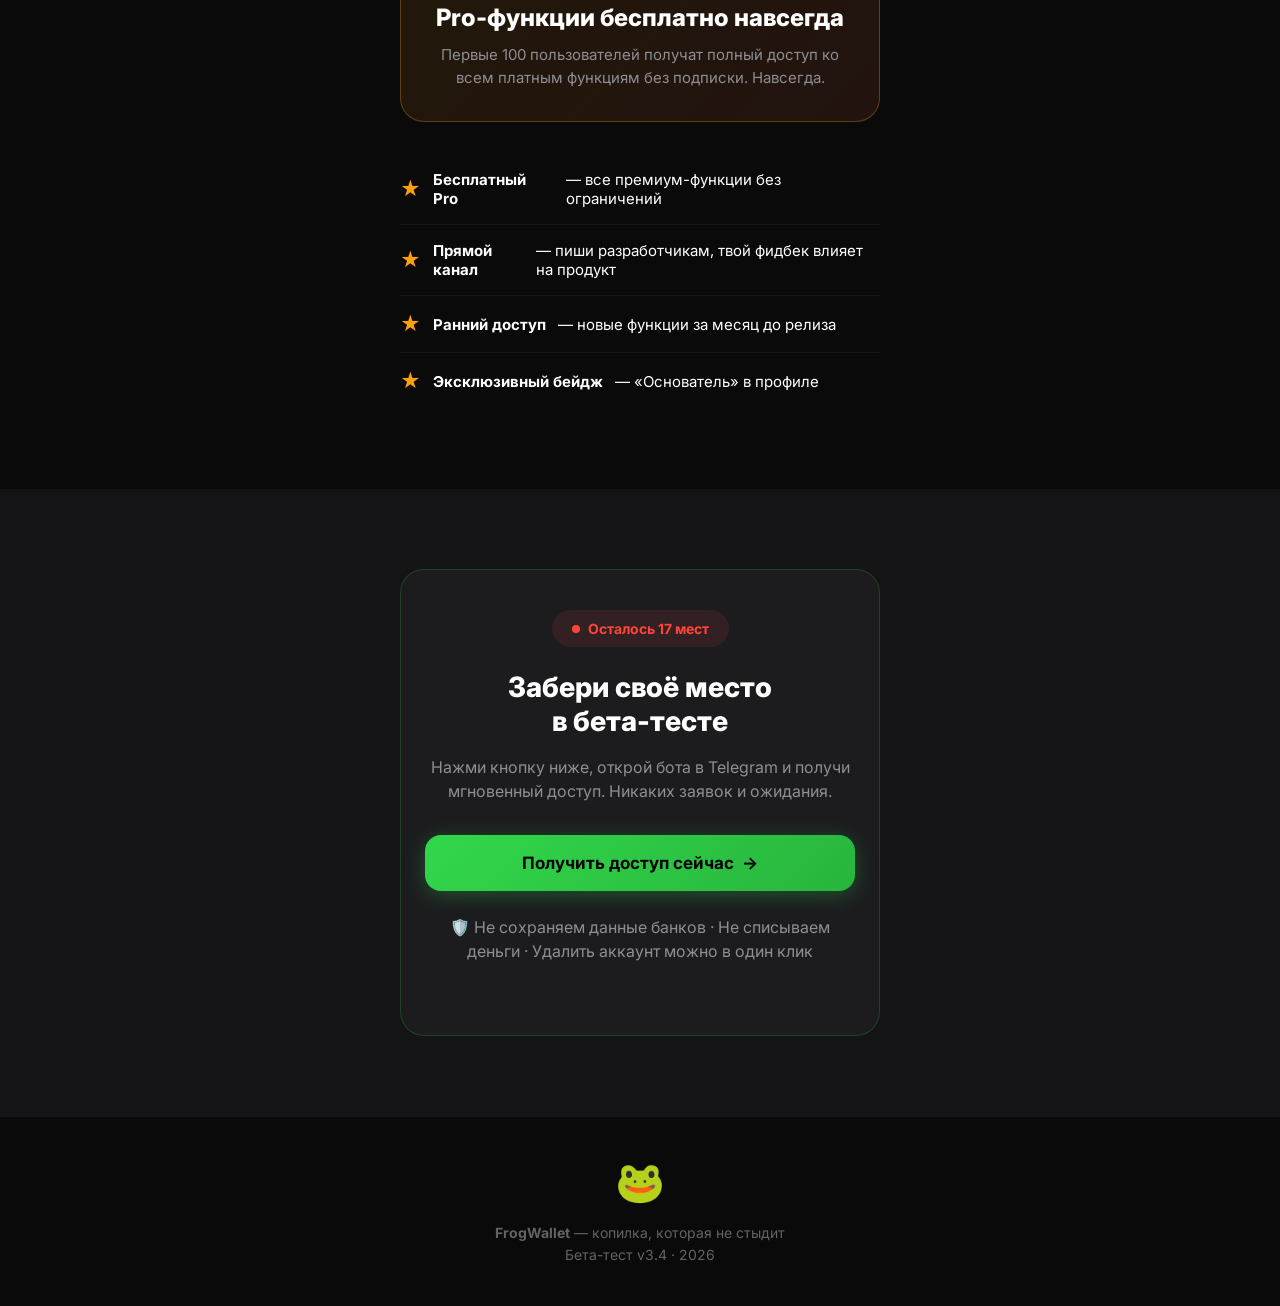
==== commit 2839f84b: "Update frogwallet.html" ====
--- a/frogwallet.html
+++ b/frogwallet.html
@@ -3,381 +3,377 @@
 <head>
     <meta charset="UTF-8">
     <meta name="viewport" content="width=device-width, initial-scale=1.0, maximum-scale=1.0, user-scalable=no, viewport-fit=cover">
-    <meta name="format-detection" content="telephone=no">
-    <meta name="description" content="FrogWallet — Telegram-копилка с геймификацией. Копи деньги как в игре.">
-    <title>FrogWallet — первый финансовый коуч в Telegram</title>
-
+    <meta name="color-scheme" content="light dark">
+    <meta name="description" content="FrogWallet — закрытый бета-тест. 100 мест. Умная копилка в Telegram.">
+    <title>FrogWallet Beta — Закрытый доступ</title>
+    
+    <link rel="preconnect" href="https://fonts.googleapis.com">
+    <link rel="preconnect" href="https://fonts.gstatic.com" crossorigin>
+    <link href="https://fonts.googleapis.com/css2?family=Inter:wght@400;500;600;700;800&display=swap" rel="stylesheet">
+    
     <style>
-        /* ═══════════════════════════════════════════════════════════
-           FROGWALLET BOT LANDING — Telegram Mini App Style v4.0
-           Dark Theme + Glassmorphism + #32d74b Accent
-           ═══════════════════════════════════════════════════════════ */
-
         :root {
-            /* Telegram Theme Integration */
-            --tg-bg: #0f0f0f;
-            --tg-text: #ffffff;
-            --tg-hint: #8e8e93;
-            --tg-link: #32d74b;
-            --tg-button: #32d74b;
-            --tg-button-text: #000000;
-            --tg-secondary-bg: #1c1c1e;
-
-            /* Extended Palette */
-            --color-bg: var(--tg-bg);
-            --color-surface: var(--tg-secondary-bg);
-            --color-surface-elevated: rgba(44, 44, 46, 0.8);
-            --color-primary: var(--tg-button, #32d74b);
-            --color-primary-dark: #28b53d;
-            --color-accent: #0a84ff;
-            --color-danger: #ff453a;
-            --color-warning: #ff9f0a;
-            --color-gold: #ffd60a;
-            --color-success: #30d158;
-
-            /* Text Colors */
-            --text-primary: var(--tg-text);
-            --text-secondary: var(--tg-hint);
-            --text-tertiary: rgba(255, 255, 255, 0.4);
-
-            /* Gradients */
+            --bg: #0a0a0b;
+            --surface: #141416;
+            --surface-2: #1c1c1f;
+            --primary: #32d74b;
+            --primary-dark: #28b53d;
+            --accent: #ff9f0a;
+            --danger: #ff453a;
+            --text: #ffffff;
+            --text-secondary: #8e8e93;
+            --text-muted: #636366;
+            
             --gradient-primary: linear-gradient(135deg, #32d74b 0%, #28b53d 100%);
-            --gradient-gold: linear-gradient(135deg, #ffd60a 0%, #ff9f0a 100%);
-            --gradient-surface: linear-gradient(180deg, rgba(44,44,46,0.9) 0%, rgba(28,28,30,0.95) 100%);
-            --gradient-glass: linear-gradient(135deg, rgba(255,255,255,0.1) 0%, rgba(255,255,255,0.05) 100%);
-            --gradient-hero: radial-gradient(ellipse at 30% 20%, rgba(50, 215, 75, 0.15) 0%, transparent 50%),
-                              radial-gradient(ellipse at 70% 80%, rgba(40, 181, 61, 0.1) 0%, transparent 50%),
-                              #0f0f0f;
-
-            /* Shadows & Effects */
-            --shadow-sm: 0 1px 2px rgba(0,0,0,0.3);
-            --shadow-md: 0 4px 20px rgba(0,0,0,0.4);
-            --shadow-lg: 0 8px 32px rgba(0,0,0,0.5);
-            --shadow-glow: 0 0 20px rgba(50, 215, 75, 0.3);
-            --shadow-gold: 0 0 20px rgba(255, 214, 10, 0.3);
-
-            /* Blur */
-            --blur-sm: blur(10px);
-            --blur-md: blur(20px);
-            --blur-lg: blur(40px);
-
-            /* Spacing Scale */
-            --space-1: 4px;
-            --space-2: 8px;
-            --space-3: 12px;
-            --space-4: 16px;
-            --space-5: 20px;
-            --space-6: 24px;
-            --space-8: 32px;
-            --space-10: 40px;
-
-            /* Border Radius */
-            --radius-sm: 8px;
-            --radius-md: 12px;
-            --radius-lg: 16px;
-            --radius-xl: 24px;
-            --radius-2xl: 32px;
-            --radius-full: 9999px;
-
-            /* Typography */
-            --font-sans: -apple-system, BlinkMacSystemFont, "Segoe UI", Roboto, "Helvetica Neue", Arial, sans-serif;
-            --font-mono: "SF Mono", Monaco, "Cascadia Code", monospace;
-
-            /* Transitions */
-            --transition-fast: 150ms cubic-bezier(0.4, 0, 0.2, 1);
-            --transition-normal: 250ms cubic-bezier(0.4, 0, 0.2, 1);
-            --transition-slow: 350ms cubic-bezier(0.4, 0, 0.2, 1);
-            --transition-spring: 400ms cubic-bezier(0.34, 1.56, 0.64, 1);
-
-            /* Safe Areas */
-            --safe-top: env(safe-area-inset-top, 0px);
-            --safe-bottom: env(safe-area-inset-bottom, 0px);
-        }
-
-        /* Reset & Base */
-        *, *::before, *::after {
-            box-sizing: border-box;
-            margin: 0;
-            padding: 0;
-            -webkit-tap-highlight-color: transparent;
-        }
-
+            --gradient-glow: radial-gradient(ellipse at center, rgba(50, 215, 75, 0.15) 0%, transparent 70%);
+            --gradient-accent: linear-gradient(135deg, #ff9f0a 0%, #ff6b35 100%);
+        }
+        
+        * { margin: 0; padding: 0; box-sizing: border-box; }
+        
         html {
-            font-family: var(--font-sans);
-            font-size: 16px;
-            line-height: 1.47059;
-            -webkit-text-size-adjust: 100%;
+            font-family: 'Inter', -apple-system, sans-serif;
+            background: var(--bg);
+            color: var(--text);
             scroll-behavior: smooth;
-            background: var(--color-bg);
-            color: var(--text-primary);
-            overscroll-behavior: none;
-        }
-
+        }
+        
         body {
-            background: var(--color-bg);
-            color: var(--text-primary);
             min-height: 100vh;
-            min-height: 100dvh;
             overflow-x: hidden;
-            -webkit-font-smoothing: antialiased;
-            -moz-osx-font-smoothing: grayscale;
-        }
-
-        /* Typography Scale */
-        h1 { font-size: clamp(2rem, 6vw, 3rem); font-weight: 800; letter-spacing: -0.03em; line-height: 1.1; }
-        h2 { font-size: clamp(1.5rem, 4vw, 2rem); font-weight: 700; letter-spacing: -0.021em; }
-        h3 { font-size: 17px; font-weight: 600; letter-spacing: -0.021em; }
-        .text-lg { font-size: 20px; font-weight: 600; }
-        .text-base { font-size: 17px; }
-        .text-sm { font-size: 15px; }
-        .text-xs { font-size: 13px; }
-
-        /* Utility */
-        .container {
-            max-width: 800px;
-            margin: 0 auto;
-            padding: 0 var(--space-4);
-        }
-
+        }
+        
+        /* Hero Section */
+        .hero {
+            min-height: 100vh;
+            display: flex;
+            flex-direction: column;
+            justify-content: center;
+            align-items: center;
+            padding: 24px;
+            position: relative;
+            background: var(--gradient-glow);
+        }
+        
+        .hero::before {
+            content: '';
+            position: absolute;
+            inset: 0;
+            background: url("data:image/svg+xml,%3Csvg width='60' height='60' viewBox='0 0 60 60' xmlns='http://www.w3.org/2000/svg'%3E%3Cg fill='none' fill-rule='evenodd'%3E%3Cg fill='%2332d74b' fill-opacity='0.03'%3E%3Cpath d='M36 34v-4h-2v4h-4v2h4v4h2v-4h4v-2h-4zm0-30V0h-2v4h-4v2h4v4h2V6h4V4h-4zM6 34v-4H4v4H0v2h4v4h2v-4h4v-2H6zM6 4V0H4v4H0v2h4v4h2V6h4V4H6z'/%3E%3C/g%3E%3C/g%3E%3C/svg%3E");
+            opacity: 0.5;
+            pointer-events: none;
+        }
+        
+        .hero-content {
+            max-width: 480px;
+            width: 100%;
+            text-align: center;
+            position: relative;
+            z-index: 1;
+        }
+        
+        /* Scarcity Badge */
+        .scarcity-badge {
+            display: inline-flex;
+            align-items: center;
+            gap: 8px;
+            background: rgba(255, 69, 58, 0.15);
+            border: 1px solid rgba(255, 69, 58, 0.3);
+            padding: 10px 20px;
+            border-radius: 100px;
+            font-size: 14px;
+            font-weight: 600;
+            color: var(--danger);
+            margin-bottom: 32px;
+            animation: pulse 2s ease-in-out infinite;
+        }
+        
+        @keyframes pulse {
+            0%, 100% { box-shadow: 0 0 0 0 rgba(255, 69, 58, 0.4); }
+            50% { box-shadow: 0 0 20px 0 rgba(255, 69, 58, 0.2); }
+        }
+        
+        .pulse-dot {
+            width: 8px;
+            height: 8px;
+            background: var(--danger);
+            border-radius: 50%;
+            animation: blink 1.5s ease-in-out infinite;
+        }
+        
+        @keyframes blink {
+            0%, 100% { opacity: 1; }
+            50% { opacity: 0.3; }
+        }
+        
+        /* Logo Animation */
+        .logo-wrapper {
+            margin-bottom: 32px;
+            position: relative;
+        }
+        
+        .logo {
+            font-size: 80px;
+            line-height: 1;
+            filter: drop-shadow(0 0 40px rgba(50, 215, 75, 0.4));
+            animation: float 4s ease-in-out infinite;
+            display: inline-block;
+        }
+        
+        @keyframes float {
+            0%, 100% { transform: translateY(0) scale(1); }
+            50% { transform: translateY(-12px) scale(1.05); }
+        }
+        
+        .logo-glow {
+            position: absolute;
+            inset: -20px;
+            background: radial-gradient(circle, rgba(50, 215, 75, 0.3) 0%, transparent 70%);
+            filter: blur(20px);
+            z-index: -1;
+            animation: breathe 3s ease-in-out infinite;
+        }
+        
+        @keyframes breathe {
+            0%, 100% { opacity: 0.5; transform: scale(1); }
+            50% { opacity: 0.8; transform: scale(1.1); }
+        }
+        
+        /* Headline */
+        h1 {
+            font-size: 32px;
+            font-weight: 800;
+            line-height: 1.1;
+            letter-spacing: -0.02em;
+            margin-bottom: 16px;
+        }
+        
         .gradient-text {
             background: var(--gradient-primary);
             -webkit-background-clip: text;
             -webkit-text-fill-color: transparent;
             background-clip: text;
         }
-
-        /* ═══════════════════════════════════════════════════════════
-           HERO SECTION
-           ═══════════════════════════════════════════════════════════ */
-        .hero {
-            min-height: 100vh;
-            min-height: 100dvh;
-            display: flex;
-            flex-direction: column;
+        
+        .subtitle {
+            font-size: 17px;
+            color: var(--text-secondary);
+            line-height: 1.5;
+            margin-bottom: 32px;
+        }
+        
+        /* Social Proof */
+        .social-proof {
+            display: flex;
+            align-items: center;
             justify-content: center;
-            align-items: center;
-            text-align: center;
-            padding: calc(var(--safe-top) + var(--space-10)) var(--space-4) calc(var(--safe-bottom) + var(--space-8));
-            background: var(--gradient-hero);
+            gap: 12px;
+            margin-bottom: 32px;
+        }
+        
+        .avatars {
+            display: flex;
+        }
+        
+        .avatar {
+            width: 36px;
+            height: 36px;
+            border-radius: 50%;
+            background: var(--surface-2);
+            border: 2px solid var(--bg);
+            margin-left: -10px;
+            display: flex;
+            align-items: center;
+            justify-content: center;
+            font-size: 16px;
+        }
+        
+        .avatar:first-child { margin-left: 0; }
+        
+        .social-text {
+            font-size: 14px;
+            color: var(--text-secondary);
+            text-align: left;
+        }
+        
+        .social-text strong {
+            color: var(--text);
+            display: block;
+        }
+        
+        /* CTA Button */
+        .cta-button {
+            display: inline-flex;
+            align-items: center;
+            justify-content: center;
+            gap: 8px;
+            width: 100%;
+            max-width: 320px;
+            padding: 18px 32px;
+            background: var(--gradient-primary);
+            color: #000;
+            font-size: 17px;
+            font-weight: 700;
+            text-decoration: none;
+            border-radius: 16px;
+            border: none;
+            cursor: pointer;
+            transition: all 0.2s ease;
+            box-shadow: 0 4px 20px rgba(50, 215, 75, 0.3);
             position: relative;
             overflow: hidden;
         }
-
-        .hero::before {
-            content: '🐸';
-            position: absolute;
-            font-size: 300px;
-            opacity: 0.03;
-            top: 50%;
-            left: 50%;
-            transform: translate(-50%, -50%);
-            animation: heroFloat 6s ease-in-out infinite;
-            pointer-events: none;
-            z-index: 0;
-        }
-
-        @keyframes heroFloat {
-            0%, 100% { transform: translate(-50%, -50%) rotate(0deg) scale(1); }
-            50% { transform: translate(-50%, -55%) rotate(5deg) scale(1.05); }
-        }
-
-        .hero-content {
-            position: relative;
-            z-index: 1;
-            max-width: 600px;
-        }
-
-        .chip {
-            display: inline-flex;
-            align-items: center;
-            gap: var(--space-2);
-            background: rgba(50, 215, 75, 0.12);
-            border: 1px solid rgba(50, 215, 75, 0.3);
-            padding: var(--space-2) var(--space-4);
-            border-radius: var(--radius-full);
-            font-size: 13px;
-            font-weight: 600;
-            color: var(--color-primary);
-            margin-bottom: var(--space-6);
-            backdrop-filter: var(--blur-sm);
-            animation: chipPulse 2s ease-in-out infinite;
-        }
-
-        @keyframes chipPulse {
-            0%, 100% { box-shadow: 0 0 0 0 rgba(50, 215, 75, 0.2); }
-            50% { box-shadow: 0 0 20px 0 rgba(50, 215, 75, 0.4); }
-        }
-
-        .hero h1 {
-            margin-bottom: var(--space-4);
-        }
-
-        .hero-subtitle {
-            font-size: clamp(1rem, 2.5vw, 1.125rem);
-            color: var(--text-secondary);
-            margin-bottom: var(--space-8);
-            line-height: 1.5;
-        }
-
-        .btn-group {
-            display: flex;
-            flex-direction: column;
-            gap: var(--space-3);
-            align-items: center;
-        }
-
-        @media (min-width: 480px) {
-            .btn-group {
-                flex-direction: row;
-                justify-content: center;
-            }
-        }
-
-        .btn {
-            display: inline-flex;
-            align-items: center;
-            justify-content: center;
-            gap: var(--space-2);
-            padding: var(--space-4) var(--space-6);
-            border-radius: var(--radius-xl);
-            font-weight: 700;
-            font-size: 17px;
-            text-decoration: none;
-            cursor: pointer;
-            transition: all var(--transition-fast);
-            border: none;
-            white-space: nowrap;
-            font-family: inherit;
-        }
-
-        .btn-primary {
-            background: var(--gradient-primary);
-            color: var(--tg-button-text);
-            box-shadow: var(--shadow-glow);
-            position: relative;
-            overflow: hidden;
-        }
-
-        .btn-primary::before {
+        
+        .cta-button::before {
             content: '';
             position: absolute;
             inset: 0;
             background: linear-gradient(180deg, rgba(255,255,255,0.2) 0%, transparent 100%);
             opacity: 0;
-            transition: opacity var(--transition-fast);
-        }
-
-        .btn-primary:hover::before {
-            opacity: 1;
-        }
-
-        .btn-primary:hover {
+            transition: opacity 0.2s;
+        }
+        
+        .cta-button:hover::before { opacity: 1; }
+        
+        .cta-button:hover {
             transform: translateY(-2px);
-            box-shadow: 0 8px 30px rgba(50, 215, 75, 0.5);
-        }
-
-        .btn-primary:active {
-            transform: scale(0.96);
-        }
-
-        .btn-secondary {
-            background: var(--color-surface);
-            color: var(--text-primary);
-            border: 1px solid rgba(255,255,255,0.1);
-        }
-
-        .btn-secondary:hover {
-            background: var(--color-surface-elevated);
-            border-color: rgba(255,255,255,0.2);
-        }
-
-        .btn-secondary:active {
-            transform: scale(0.96);
-        }
-
-        .trust-badges {
-            display: flex;
-            justify-content: center;
-            gap: var(--space-6);
-            flex-wrap: wrap;
-            margin-top: var(--space-8);
+            box-shadow: 0 8px 30px rgba(50, 215, 75, 0.4);
+        }
+        
+        .cta-button:active {
+            transform: scale(0.98);
+        }
+        
+        .arrow {
+            transition: transform 0.2s ease;
+        }
+        
+        .cta-button:hover .arrow {
+            transform: translateX(4px);
+        }
+        
+        /* Urgency Text */
+        .urgency {
+            margin-top: 16px;
             font-size: 13px;
-            color: var(--text-tertiary);
-        }
-
-        .trust-badges span {
-            display: flex;
-            align-items: center;
-            gap: var(--space-1);
-        }
-
-        /* ═══════════════════════════════════════════════════════════
-           SECTIONS
-           ═══════════════════════════════════════════════════════════ */
-        .section {
-            padding: var(--space-10) 0;
-        }
-
-        .section-header {
+            color: var(--text-muted);
+        }
+        
+        .urgency span {
+            color: var(--accent);
+            font-weight: 600;
+        }
+        
+        /* Features Preview */
+        .features-preview {
+            margin-top: 48px;
+            display: grid;
+            grid-template-columns: repeat(3, 1fr);
+            gap: 12px;
+        }
+        
+        .feature-mini {
+            background: var(--surface);
+            border: 1px solid rgba(255,255,255,0.05);
+            border-radius: 16px;
+            padding: 16px 12px;
             text-align: center;
-            max-width: 600px;
-            margin: 0 auto var(--space-8);
-        }
-
-        .badge {
-            font-size: 11px;
+        }
+        
+        .feature-mini .icon {
+            font-size: 28px;
+            margin-bottom: 8px;
+            display: block;
+        }
+        
+        .feature-mini .label {
+            font-size: 12px;
+            color: var(--text-secondary);
+            font-weight: 500;
+        }
+        
+        /* Section 2: The Problem */
+        .section-problem {
+            padding: 80px 24px;
+            background: var(--surface);
+        }
+        
+        .container {
+            max-width: 480px;
+            margin: 0 auto;
+        }
+        
+        .section-label {
+            font-size: 12px;
+            font-weight: 700;
             text-transform: uppercase;
-            letter-spacing: 2px;
-            color: var(--color-primary);
-            font-weight: 700;
-            margin-bottom: var(--space-3);
-            display: block;
-        }
-
-        .section-title {
-            margin-bottom: var(--space-3);
-        }
-
-        .section-subtitle {
-            color: var(--text-secondary);
+            letter-spacing: 0.1em;
+            color: var(--danger);
+            margin-bottom: 16px;
+        }
+        
+        h2 {
+            font-size: 28px;
+            font-weight: 800;
+            line-height: 1.2;
+            margin-bottom: 24px;
+        }
+        
+        .pain-list {
+            list-style: none;
+            display: flex;
+            flex-direction: column;
+            gap: 16px;
+        }
+        
+        .pain-item {
+            display: flex;
+            align-items: flex-start;
+            gap: 16px;
+            padding: 20px;
+            background: var(--surface-2);
+            border-radius: 16px;
+            border-left: 3px solid var(--danger);
+        }
+        
+        .pain-icon {
+            font-size: 24px;
+            flex-shrink: 0;
+        }
+        
+        .pain-text {
             font-size: 15px;
             line-height: 1.5;
-        }
-
-        /* ═══════════════════════════════════════════════════════════
-           CARDS (Glassmorphism)
-           ═══════════════════════════════════════════════════════════ */
-        .cards-grid {
-            display: grid;
-            grid-template-columns: 1fr;
-            gap: var(--space-4);
-        }
-
-        @media (min-width: 640px) {
-            .cards-grid {
-                grid-template-columns: repeat(2, 1fr);
-            }
-        }
-
-        @media (min-width: 1024px) {
-            .cards-grid {
-                grid-template-columns: repeat(3, 1fr);
-            }
-        }
-
-        .card {
-            background: var(--gradient-surface);
-            border: 1px solid rgba(255,255,255,0.05);
-            border-radius: var(--radius-2xl);
-            padding: var(--space-6);
-            transition: all var(--transition-fast);
+            color: var(--text-secondary);
+        }
+        
+        .pain-text strong {
+            color: var(--text);
+            display: block;
+            margin-bottom: 4px;
+        }
+        
+        /* Section 3: Solution */
+        .section-solution {
+            padding: 80px 24px;
+            background: var(--bg);
+        }
+        
+        .section-solution .section-label {
+            color: var(--primary);
+        }
+        
+        .solution-card {
+            background: var(--surface);
+            border: 1px solid rgba(50, 215, 75, 0.2);
+            border-radius: 24px;
+            padding: 24px;
+            margin-bottom: 16px;
             position: relative;
             overflow: hidden;
-            backdrop-filter: var(--blur-md);
-            box-shadow: var(--shadow-md);
-        }
-
-        .card::before {
+        }
+        
+        .solution-card::before {
             content: '';
             position: absolute;
             top: 0;
@@ -385,729 +381,506 @@
             right: 0;
             height: 3px;
             background: var(--gradient-primary);
-            opacity: 0;
-            transition: opacity var(--transition-fast);
-        }
-
-        .card:hover::before {
-            opacity: 1;
-        }
-
-        .card:hover {
-            border-color: rgba(50, 215, 75, 0.3);
-            transform: translateY(-4px);
-            box-shadow: var(--shadow-lg);
-        }
-
-        .card-emoji {
-            font-size: 40px;
-            margin-bottom: var(--space-4);
-            display: block;
-            filter: drop-shadow(0 4px 8px rgba(0,0,0,0.3));
-        }
-
-        .card h3 {
-            margin-bottom: var(--space-3);
-            font-size: 17px;
-        }
-
-        .card p {
+        }
+        
+        .solution-header {
+            display: flex;
+            align-items: center;
+            gap: 12px;
+            margin-bottom: 12px;
+        }
+        
+        .solution-emoji {
+            font-size: 32px;
+        }
+        
+        .solution-title {
+            font-size: 18px;
+            font-weight: 700;
+        }
+        
+        .solution-desc {
+            font-size: 15px;
             color: var(--text-secondary);
-            font-size: 15px;
             line-height: 1.5;
-            margin-bottom: var(--space-4);
-        }
-
-        .solution {
-            background: rgba(50, 215, 75, 0.08);
-            border-left: 3px solid var(--color-primary);
-            padding: var(--space-3) var(--space-4);
-            border-radius: 0 var(--radius-sm) var(--radius-sm) 0;
-            font-size: 14px;
-            color: var(--text-primary);
-        }
-
-        /* ═══════════════════════════════════════════════════════════
-           FEATURES
-           ═══════════════════════════════════════════════════════════ */
-        .feature-row {
-            display: grid;
-            grid-template-columns: 1fr;
-            gap: var(--space-6);
-            align-items: center;
-            margin-bottom: var(--space-10);
-        }
-
-        @media (min-width: 768px) {
-            .feature-row {
-                grid-template-columns: 1fr 1fr;
-                gap: var(--space-8);
-                margin-bottom: var(--space-10);
-            }
-        }
-
-        .feature-row.reverse {
-            direction: rtl;
-        }
-
-        .feature-row.reverse > * {
-            direction: ltr;
-        }
-
-        .feature-visual {
-            background: var(--gradient-glass);
-            border: 1px solid rgba(255,255,255,0.1);
-            border-radius: var(--radius-2xl);
-            padding: var(--space-8);
-            text-align: center;
-            position: relative;
-            overflow: hidden;
-            backdrop-filter: var(--blur-md);
-        }
-
-        .feature-visual::after {
-            content: '';
-            position: absolute;
-            top: -50%;
-            left: -50%;
-            width: 200%;
-            height: 200%;
-            background: radial-gradient(circle, rgba(50, 215, 75, 0.1) 0%, transparent 70%);
-            animation: rotate 15s linear infinite;
-        }
-
-        @keyframes rotate {
-            from { transform: rotate(0deg); }
-            to { transform: rotate(360deg); }
-        }
-
-        .feature-icon {
-            font-size: 64px;
-            position: relative;
-            z-index: 1;
-            margin-bottom: var(--space-4);
-            display: inline-block;
-            filter: drop-shadow(0 0 20px rgba(50, 215, 75, 0.3));
-        }
-
-        .feature-content h3 {
-            margin-bottom: var(--space-4);
-            font-size: 22px;
-        }
-
-        .feature-content p {
-            color: var(--text-secondary);
-            font-size: 15px;
-            line-height: 1.6;
-            margin-bottom: var(--space-4);
-        }
-
-        .check-list {
-            list-style: none;
-        }
-
-        .check-list li {
-            margin-bottom: var(--space-3);
-            display: flex;
-            gap: var(--space-2);
-            align-items: flex-start;
-            font-size: 15px;
-        }
-
-        .check-list li::before {
-            content: '→';
-            color: var(--color-primary);
+        }
+        
+        /* Section 4: What You Get */
+        .section-benefits {
+            padding: 80px 24px;
+            background: var(--surface);
+        }
+        
+        .benefits-grid {
+            display: flex;
+            flex-direction: column;
+            gap: 12px;
+        }
+        
+        .benefit-item {
+            display: flex;
+            align-items: center;
+            gap: 16px;
+            padding: 20px;
+            background: var(--surface-2);
+            border-radius: 16px;
+        }
+        
+        .benefit-check {
+            width: 28px;
+            height: 28px;
+            background: rgba(50, 215, 75, 0.15);
+            border-radius: 50%;
+            display: flex;
+            align-items: center;
+            justify-content: center;
+            color: var(--primary);
             font-weight: 700;
             flex-shrink: 0;
         }
-
-        /* ═══════════════════════════════════════════════════════════
-           PRICING
-           ═══════════════════════════════════════════════════════════ */
-        .pricing-grid {
-            display: grid;
-            grid-template-columns: 1fr;
-            gap: var(--space-5);
-            margin-top: var(--space-6);
-        }
-
-        @media (min-width: 768px) {
-            .pricing-grid {
-                grid-template-columns: repeat(3, 1fr);
-                gap: var(--space-4);
-            }
-        }
-
-        .price-card {
-            background: var(--gradient-surface);
-            border: 1px solid rgba(255,255,255,0.05);
-            border-radius: var(--radius-2xl);
-            padding: var(--space-6) var(--space-5);
-            transition: all var(--transition-fast);
+        
+        .benefit-text {
+            font-size: 15px;
+        }
+        
+        .benefit-text strong {
+            display: block;
+            margin-bottom: 2px;
+        }
+        
+        .benefit-note {
+            font-size: 13px;
+            color: var(--text-muted);
+        }
+        
+        /* Section 5: Beta Perks */
+        .section-perks {
+            padding: 80px 24px;
+            background: var(--bg);
             position: relative;
-            display: flex;
-            flex-direction: column;
-            backdrop-filter: var(--blur-md);
-            box-shadow: var(--shadow-md);
-        }
-
-        @media (min-width: 768px) {
-            .price-card.popular {
-                transform: scale(1.05);
-                z-index: 2;
-            }
-        }
-
-        .price-card.popular {
-            border: 2px solid var(--color-primary);
-            background: linear-gradient(145deg, rgba(50, 215, 75, 0.08) 0%, var(--color-surface) 100%);
-            box-shadow: var(--shadow-glow);
-        }
-
-        .popular-badge {
-            background: var(--color-primary);
-            color: var(--tg-button-text);
-            font-size: 11px;
+        }
+        
+        .perks-highlight {
+            background: linear-gradient(135deg, rgba(255, 159, 10, 0.1) 0%, rgba(255, 107, 53, 0.1) 100%);
+            border: 1px solid rgba(255, 159, 10, 0.3);
+            border-radius: 24px;
+            padding: 32px 24px;
+            text-align: center;
+            margin-bottom: 32px;
+        }
+        
+        .perks-badge {
+            display: inline-block;
+            background: var(--gradient-accent);
+            color: #000;
+            font-size: 12px;
             font-weight: 800;
-            padding: var(--space-1) var(--space-3);
-            border-radius: var(--radius-full);
+            text-transform: uppercase;
+            padding: 6px 16px;
+            border-radius: 100px;
+            margin-bottom: 16px;
+        }
+        
+        .perks-title {
+            font-size: 24px;
+            font-weight: 800;
+            margin-bottom: 12px;
+        }
+        
+        .perks-desc {
+            font-size: 15px;
+            color: var(--text-secondary);
+            line-height: 1.5;
+        }
+        
+        .perks-list {
+            list-style: none;
+        }
+        
+        .perks-list li {
+            display: flex;
+            align-items: center;
+            gap: 12px;
+            padding: 16px 0;
+            border-bottom: 1px solid rgba(255,255,255,0.05);
+            font-size: 15px;
+        }
+        
+        .perks-list li:last-child {
+            border-bottom: none;
+        }
+        
+        .perk-star {
+            color: var(--accent);
+            font-size: 20px;
+        }
+        
+        /* Section 6: Final CTA */
+        .section-cta {
+            padding: 80px 24px;
+            background: var(--surface);
+            text-align: center;
+        }
+        
+        .final-cta-box {
+            background: var(--surface-2);
+            border-radius: 24px;
+            padding: 40px 24px;
+            border: 1px solid rgba(50, 215, 75, 0.2);
+        }
+        
+        .spots-left {
+            display: inline-flex;
+            align-items: center;
+            gap: 8px;
+            background: rgba(255, 69, 58, 0.1);
+            color: var(--danger);
+            padding: 10px 20px;
+            border-radius: 100px;
+            font-size: 14px;
+            font-weight: 700;
+            margin-bottom: 24px;
+        }
+        
+        .final-cta-box h2 {
+            font-size: 28px;
+            margin-bottom: 16px;
+        }
+        
+        .final-cta-box p {
+            font-size: 16px;
+            color: var(--text-secondary);
+            line-height: 1.5;
+            margin-bottom: 32px;
+        }
+        
+        .guarantee {
+            margin-top: 24px;
+            font-size: 13px;
+            color: var(--text-muted);
+        }
+        
+        /* Footer */
+        footer {
+            padding: 40px 24px;
+            text-align: center;
+            background: var(--bg);
+            border-top: 1px solid rgba(255,255,255,0.05);
+        }
+        
+        .footer-logo {
+            font-size: 40px;
+            margin-bottom: 16px;
             display: inline-block;
-            margin-bottom: var(--space-4);
-            text-transform: uppercase;
-            letter-spacing: 0.5px;
-        }
-
-        .price-name {
-            font-size: 20px;
-            font-weight: 700;
-            margin-bottom: var(--space-1);
-        }
-
-        .price-desc {
-            color: var(--text-secondary);
+        }
+        
+        .footer-text {
             font-size: 14px;
-            margin-bottom: var(--space-4);
-        }
-
-        .price {
-            font-size: 36px;
-            font-weight: 800;
-            margin: var(--space-2) 0;
-            letter-spacing: -0.02em;
-        }
-
-        .price small {
-            font-size: 15px;
-            font-weight: 500;
-            color: var(--text-tertiary);
-        }
-
-        .price-note {
-            font-size: 13px;
-            color: var(--color-primary);
-            margin-bottom: var(--space-4);
-            font-weight: 500;
-        }
-
-        .price-features {
-            list-style: none;
-            margin: var(--space-4) 0;
-            flex: 1;
-        }
-
-        .price-features li {
-            padding: var(--space-2) 0;
-            display: flex;
-            gap: var(--space-2);
-            align-items: center;
-            border-bottom: 1px solid rgba(255, 255, 255, 0.05);
-            font-size: 14px;
-        }
-
-        .price-features li::before {
-            content: '✓';
-            color: var(--color-primary);
-            font-weight: 700;
-        }
-
-        .price-features li.disabled {
-            color: var(--text-tertiary);
-            text-decoration: line-through;
-            opacity: 0.5;
-        }
-
-        .price-features li.disabled::before {
-            content: '—';
-            color: var(--text-tertiary);
-        }
-
-        .btn-price {
-            width: 100%;
-            background: rgba(255, 255, 255, 0.05);
-            border: 1.5px solid rgba(255, 255, 255, 0.1);
-            border-radius: var(--radius-xl);
-            padding: var(--space-4);
-            font-weight: 600;
-            color: var(--text-primary);
-            font-size: 15px;
-            cursor: pointer;
-            transition: all var(--transition-fast);
-            margin-top: auto;
-            font-family: inherit;
-        }
-
-        .btn-price:hover {
-            background: rgba(255, 255, 255, 0.1);
-            border-color: rgba(255, 255, 255, 0.2);
-        }
-
-        .btn-price.primary {
-            background: var(--gradient-primary);
-            color: var(--tg-button-text);
-            border: none;
-            font-weight: 700;
-            box-shadow: var(--shadow-glow);
-        }
-
-        .btn-price.primary:hover {
-            transform: translateY(-2px);
-            box-shadow: 0 8px 25px rgba(50, 215, 75, 0.4);
-        }
-
-        /* Referral Banner */
-        .referral-banner {
-            text-align: center;
-            margin-top: var(--space-8);
-            background: linear-gradient(135deg, rgba(50, 215, 75, 0.1) 0%, rgba(50, 215, 75, 0.02) 100%);
-            border: 1px solid rgba(50, 215, 75, 0.2);
-            border-radius: var(--radius-xl);
-            padding: var(--space-5);
-        }
-
-        .referral-banner strong {
-            color: var(--color-primary);
-        }
-
-        /* ═══════════════════════════════════════════════════════════
-           FINAL CTA
-           ═══════════════════════════════════════════════════════════ */
-        .final-cta {
-            background: var(--gradient-glass);
-            border-radius: var(--radius-2xl);
-            padding: var(--space-8) var(--space-6);
-            text-align: center;
-            margin: var(--space-8) 0;
-            border: 1px solid rgba(255,255,255,0.1);
-            position: relative;
-            overflow: hidden;
-            backdrop-filter: var(--blur-md);
-        }
-
-        .final-cta::before {
-            content: '';
-            position: absolute;
-            inset: 0;
-            background: linear-gradient(135deg, rgba(50, 215, 75, 0.1) 0%, transparent 50%);
-            pointer-events: none;
-        }
-
-        .final-cta h2 {
-            font-size: clamp(1.3rem, 4vw, 1.6rem);
-            margin-bottom: var(--space-4);
-            position: relative;
-            z-index: 1;
-        }
-
-        .final-cta p {
-            color: var(--text-secondary);
-            font-size: 15px;
-            max-width: 500px;
-            margin: 0 auto var(--space-6);
-            position: relative;
-            z-index: 1;
+            color: var(--text-muted);
             line-height: 1.6;
         }
-
-        .final-cta .btn-primary {
-            position: relative;
-            z-index: 1;
-            padding: var(--space-4) var(--space-8);
-            font-size: 17px;
-        }
-
-        .final-cta small {
-            display: block;
-            margin-top: var(--space-6);
-            color: var(--text-tertiary);
-            font-size: 13px;
-            position: relative;
-            z-index: 1;
-        }
-
-        /* ═══════════════════════════════════════════════════════════
-           FOOTER
-           ═══════════════════════════════════════════════════════════ */
-        footer {
-            border-top: 1px solid rgba(255,255,255,0.05);
-            padding: var(--space-8) var(--space-6) calc(var(--safe-bottom) + var(--space-6));
-            text-align: center;
-            color: var(--text-tertiary);
-            font-size: 13px;
-        }
-
-        footer .logo {
-            font-size: 48px;
-            margin-bottom: var(--space-4);
-            filter: drop-shadow(0 0 20px rgba(50, 215, 75, 0.3));
-        }
-
-        footer p {
-            margin-bottom: var(--space-2);
-        }
-
-        /* ═══════════════════════════════════════════════════════════
-           ANIMATIONS
-           ═══════════════════════════════════════════════════════════ */
-        .reveal {
-            opacity: 0;
-            transform: translateY(30px);
-            transition: opacity 0.6s ease, transform 0.6s ease;
-        }
-
-        .reveal.visible {
-            opacity: 1;
-            transform: translateY(0);
-        }
-
-        .stagger-children > * {
-            opacity: 0;
-            transform: translateY(20px);
-            transition: opacity 0.5s ease, transform 0.5s ease;
-        }
-
-        .stagger-children.visible > *:nth-child(1) { transition-delay: 0.1s; opacity: 1; transform: translateY(0); }
-        .stagger-children.visible > *:nth-child(2) { transition-delay: 0.2s; opacity: 1; transform: translateY(0); }
-        .stagger-children.visible > *:nth-child(3) { transition-delay: 0.3s; opacity: 1; transform: translateY(0); }
-
+        
+        /* Responsive */
+        @media (max-width: 380px) {
+            h1 { font-size: 28px; }
+            h2 { font-size: 24px; }
+            .features-preview { grid-template-columns: 1fr; }
+        }
+        
         /* Reduced motion */
         @media (prefers-reduced-motion: reduce) {
-            *, *::before, *::after {
-                animation-duration: 0.01ms !important;
-                animation-iteration-count: 1 !important;
-                transition-duration: 0.01ms !important;
-            }
-
-            .reveal {
-                opacity: 1;
-                transform: none;
-            }
-        }
-
-        /* Mobile touch feedback */
-        @media (hover: none) {
-            .btn:active, .btn-price:active {
-                transform: scale(0.96);
-            }
-
-            .card:active, .price-card:active {
-                transform: scale(0.98);
-            }
-        }
-
-        /* Scrollbar */
-        ::-webkit-scrollbar {
-            width: 6px;
-        }
-
-        ::-webkit-scrollbar-track {
-            background: var(--color-bg);
-        }
-
-        ::-webkit-scrollbar-thumb {
-            background: rgba(255, 255, 255, 0.2);
-            border-radius: 3px;
-        }
-
-        ::-webkit-scrollbar-thumb:hover {
-            background: rgba(255, 255, 255, 0.3);
+            * { animation: none !important; transition: none !important; }
         }
     </style>
-<base target="_blank">
 </head>
 <body>
 
     <!-- Hero -->
     <section class="hero">
         <div class="hero-content">
-            <div class="chip reveal">
-                🐸 совсем новый • ищем первых пользователей
-            </div>
-
-            <h1 class="reveal">
-                Мы не копим, потому что <span class="gradient-text">нет ощущения прогресса</span>
+            <!-- Scarcity Badge -->
+            <div class="scarcity-badge">
+                <span class="pulse-dot"></span>
+                Осталось 17 мест из 100
+            </div>
+            
+            <!-- Logo -->
+            <div class="logo-wrapper">
+                <div class="logo-glow"></div>
+                <div class="logo">🐸</div>
+            </div>
+            
+            <!-- Headline -->
+            <h1>
+                Закрытый бета-тест<br>
+                <span class="gradient-text">FrogWallet</span>
             </h1>
-
-            <p class="hero-subtitle reveal">
-                FrogWallet — Telegram-копилка, которая играет с вами. 
-                Каждый перевод на цель = вспышка дофамина. Без чувства вины и скучных таблиц.
+            
+            <p class="subtitle">
+                Умная копилка в Telegram, которая делает экономию привычкой. 
+                Без таблиц Excel и чувства вины.
             </p>
-
-            <div class="btn-group reveal">
-                <a href="https://t.me/FrogsWalletBot?start=ref_5VEIO1UD" class="btn btn-primary" target="_blank">
-                    🐸 Запустить FrogWallet →
-                </a>
-                <button class="btn btn-secondary" onclick="scrollToPricing()">
-                    💚 Выбрать тариф
-                </button>
-            </div>
-
-            <div class="trust-badges reveal">
-                <span>⚡ Telegram Mini App</span>
-                <span>🔐 данные локально</span>
-                <span>🎮 психология + игра</span>
+            
+            <!-- Social Proof -->
+            <div class="social-proof">
+                <div class="avatars">
+                    <div class="avatar">👨</div>
+                    <div class="avatar">👩</div>
+                    <div class="avatar">🧑</div>
+                </div>
+                <div class="social-text">
+                    <strong>83 человека</strong>
+                    уже в бета-тесте
+                </div>
+            </div>
+            
+            <!-- CTA -->
+            <a href="https://t.me/FrogsWalletBot" class="cta-button">
+                Получить доступ
+                <span class="arrow">→</span>
+            </a>
+            
+            <p class="urgency">
+                Бесплатно · Без карты · <span>Закроем набор через 3 дня</span>
+            </p>
+            
+            <!-- Mini Features -->
+            <div class="features-preview">
+                <div class="feature-mini">
+                    <span class="icon">💰</span>
+                    <span class="label">Дневной бюджет</span>
+                </div>
+                <div class="feature-mini">
+                    <span class="icon">🎯</span>
+                    <span class="label">Цели накопления</span>
+                </div>
+                <div class="feature-mini">
+                    <span class="icon">⭐</span>
+                    <span class="label">Финансовый счёт</span>
+                </div>
             </div>
         </div>
     </section>
 
-    <!-- Pain Points -->
-    <div class="container">
-        <div class="section">
-            <div class="section-header reveal">
-                <span class="badge">почему сливаемся</span>
-                <h2 class="section-title">Приложения для бюджета бесят.<br>Мы сделали иначе.</h2>
-                <p class="section-subtitle">Никакого стыда за траты — только чувство движения вперёд.</p>
-            </div>
+    <!-- Problem Section -->
+    <section class="section-problem">
+        <div class="container">
+            <div class="section-label">Проблема</div>
+            <h2>Почему деньги утекают, хотя ты стараешься?</h2>
+            
+            <ul class="pain-list">
+                <li class="pain-item">
+                    <span class="pain-icon">😰</span>
+                    <p class="pain-text">
+                        <strong>Тревога вместо контроля</strong>
+                        Открываешь банк и не понимаешь, куда делись деньги. Страх проверять баланс.
+                    </p>
+                </li>
+                <li class="pain-item">
+                    <span class="pain-icon">📊</span>
+                    <p class="pain-text">
+                        <strong>Сложные приложения</strong>
+                        Загрузил, настроил 15 категорий, забил через 3 дня. Снова.
+                    </p>
+                </li>
+                <li class="pain-item">
+                    <span class="pain-icon">😔</span>
+                    <p class="pain-text">
+                        <strong>Чувство вины</strong>
+                        Каждая трада — как поражение. В итоге вообще перестаёшь отслеживать.
+                    </p>
+                </li>
+            </ul>
+        </div>
+    </section>
 
-            <div class="cards-grid stagger-children">
-                <div class="card">
-                    <span class="card-emoji">😵</span>
-                    <h3>Тревога от таблиц</h3>
-                    <p>Excel показывает, где ты "провалился". Это демотивирует и вызывает чувство вины.</p>
-                    <div class="solution">✅ Вместо запретов — цели и визуальный рост</div>
-                </div>
+    <!-- Solution Section -->
+    <section class="section-solution">
+        <div class="container">
+            <div class="section-label">Решение</div>
+            <h2>Копи деньги как в игре</h2>
+            
+            <div class="solution-card">
+                <div class="solution-header">
+                    <span class="solution-emoji">🎮</span>
+                    <span class="solution-title">Геймификация, а не бухгалтерия</span>
+                </div>
+                <p class="solution-desc">
+                    Прогресс-бары вместо таблиц. Очки за каждую операцию. 
+                    Streak дней без перетрата. Мозг требует завершить цель — это работает.
+                </p>
+            </div>
+            
+            <div class="solution-card">
+                <div class="solution-header">
+                    <span class="solution-emoji">⚡</span>
+                    <span class="solution-title">Telegram Mini App</span>
+                </div>
+                <p class="solution-desc">
+                    Ничего не надо скачивать. Открыл бота — уже в приложении. 
+                    Push-уведомления из коробки. Работает на любом телефоне.
+                </p>
+            </div>
+            
+            <div class="solution-card">
+                <div class="solution-header">
+                    <span class="solution-emoji">🧠</span>
+                    <span class="solution-title">Психология на твоей стороне</span>
+                </div>
+                <p class="solution-desc">
+                    Дневной бюджет показывает, сколько можно потратить прямо сейчас. 
+                    Никакого стыда — только ясность и контроль.
+                </p>
+            </div>
+        </div>
+    </section>
 
-                <div class="card">
-                    <span class="card-emoji">🎯</span>
-                    <h3>Цели слишком абстрактны</h3>
-                    <p>"Накопить на отпуск" — мозг не чувствует связи с сегодняшним днём.</p>
-                    <div class="solution">✅ Прогресс-бары и достижения за milestones</div>
-                </div>
+    <!-- Benefits Section -->
+    <section class="section-benefits">
+        <div class="container">
+            <div class="section-label" style="color: var(--primary);">Что уже работает</div>
+            <h2>Функции бета-версии</h2>
+            
+            <div class="benefits-grid">
+                <div class="benefit-item">
+                    <div class="benefit-check">✓</div>
+                    <div class="benefit-text">
+                        <strong>Автоматический дневной бюджет</strong>
+                        <span class="benefit-note">Считает сам, учитывая доходы и дни до зарплаты</span>
+                    </div>
+                </div>
+                
+                <div class="benefit-item">
+                    <div class="benefit-check">✓</div>
+                    <div class="benefit-text">
+                        <strong>Цели накопления с прогрессом</strong>
+                        <span class="benefit-note">Визуальные бары, milestones, мотивация</span>
+                    </div>
+                </div>
+                
+                <div class="benefit-item">
+                    <div class="benefit-check">✓</div>
+                    <div class="benefit-text">
+                        <strong>Финансовый счёт 0-100</strong>
+                        <span class="benefit-note">Растёт с каждой записанной операцией</span>
+                    </div>
+                </div>
+                
+                <div class="benefit-item">
+                    <div class="benefit-check">✓</div>
+                    <div class="benefit-text">
+                        <strong>Быстрые операции</strong>
+                        <span class="benefit-note">Добавление траты за 2 тапа, категории, источники</span>
+                    </div>
+                </div>
+                
+                <div class="benefit-item">
+                    <div class="benefit-check">✓</div>
+                    <div class="benefit-text">
+                        <strong>История и базовая статистика</strong>
+                        <span class="benefit-note">Фильтры, динамика, дни в приложении</span>
+                    </div>
+                </div>
+            </div>
+        </div>
+    </section>
 
-                <div class="card">
-                    <span class="card-emoji">💔</span>
-                    <h3>Стыд за срывы</h3>
-                    <p>Потратил лишнее → всё пропало. Появляется желание забить на всё.</p>
-                    <div class="solution">✅ Streak-система: каждый день — новая попытка</div>
-                </div>
-            </div>
+    <!-- Beta Perks Section -->
+    <section class="section-perks">
+        <div class="container">
+            <div class="perks-highlight">
+                <div class="perks-badge">🔥 Только для бета-тестеров</div>
+                <h3 class="perks-title">Pro-функции бесплатно навсегда</h3>
+                <p class="perks-desc">
+                    Первые 100 пользователей получат полный доступ ко всем платным функциям 
+                    без подписки. Навсегда.
+                </p>
+            </div>
+            
+            <ul class="perks-list">
+                <li>
+                    <span class="perk-star">★</span>
+                    <strong>Бесплатный Pro</strong> — все премиум-функции без ограничений
+                </li>
+                <li>
+                    <span class="perk-star">★</span>
+                    <strong>Прямой канал</strong> — пиши разработчикам, твой фидбек влияет на продукт
+                </li>
+                <li>
+                    <span class="perk-star">★</span>
+                    <strong>Ранний доступ</strong> — новые функции за месяц до релиза
+                </li>
+                <li>
+                    <span class="perk-star">★</span>
+                    <strong>Эксклюзивный бейдж</strong> — «Основатель» в профиле
+                </li>
+            </ul>
         </div>
+    </section>
 
-        <!-- Features -->
-        <div class="section" style="padding-top: 20px;">
-            <div class="feature-row reveal">
-                <div class="feature-visual">
-                    <span class="feature-icon">🧩</span>
-                    <div style="font-weight:600; color: var(--color-primary); font-size: 14px;">
-                        + достижение "7 дней в режиме лягушки"
-                    </div>
-                </div>
-                <div class="feature-content">
-                    <h3>Игра, а не учёт</h3>
-                    <p>Streak'и, уровни, ачивки. Каждый день без перерасхода даёт + к "финансовому здоровью". Как Duolingo, только для денег.</p>
-                    <ul class="check-list">
-                        <li>Система челленджей с наградами</li>
-                        <li>Дофаминовые уведомления после каждого пополнения цели</li>
-                        <li>Соревнуйся с собой вчерашним</li>
-                    </ul>
-                </div>
-            </div>
-
-            <div class="feature-row reverse reveal">
-                <div class="feature-visual">
-                    <span class="feature-icon">⚡</span>
-                    <div style="font-size: 14px; color: var(--text-secondary);">
-                        📲 Telegram Mini App<br>не надо ничего качать
-                    </div>
-                </div>
-                <div class="feature-content">
-                    <h3>Мгновенная обратная связь</h3>
-                    <p>Доход пришёл → бот сразу показывает, сколько можно потратить сегодня, а сколько улетело в цель.</p>
-                    <ul class="check-list">
-                        <li>Авто-расчёт дневного лимита</li>
-                        <li>Push: "ты отложил 500₽ на PS5, осталось 12 400"</li>
-                        <li>Работает внутри Telegram — никаких установок</li>
-                    </ul>
-                </div>
+    <!-- Final CTA -->
+    <section class="section-cta">
+        <div class="container">
+            <div class="final-cta-box">
+                <div class="spots-left">
+                    <span class="pulse-dot"></span>
+                    Осталось 17 мест
+                </div>
+                
+                <h2>Забери своё место<br>в бета-тесте</h2>
+                
+                <p>
+                    Нажми кнопку ниже, открой бота в Telegram и получи 
+                    мгновенный доступ. Никаких заявок и ожидания.
+                </p>
+                
+                <a href="https://t.me/FrogsWalletBot" class="cta-button" style="max-width: 100%;">
+                    Получить доступ сейчас
+                    <span class="arrow">→</span>
+                </a>
+                
+                <p class="guarantee">
+                    🛡️ Не сохраняем данные банков · Не списываем деньги · 
+                    Удалить аккаунт можно в один клик
+                </p>
             </div>
         </div>
-
-        <!-- Psychology -->
-        <div class="section">
-            <div class="section-header reveal">
-                <span class="badge">поведенческая экономика</span>
-                <h2 class="section-title">Почему это затягивает</h2>
-                <p class="section-subtitle">Основано на когнитивных искажениях, которые работают на тебя</p>
-            </div>
-
-            <div class="cards-grid stagger-children">
-                <div class="card" style="text-align: center;">
-                    <div style="font-size: 48px; background: rgba(50, 215, 75, 0.1); width: 80px; height: 80px; display: flex; align-items: center; justify-content: center; border-radius: 24px; margin: 0 auto var(--space-4) auto; border: 1px solid rgba(50, 215, 75, 0.2);">🧠</div>
-                    <h3>Эффект цели</h3>
-                    <p>Видя 80% заполненного прогресс-бара, мозг требует завершить. Мы используем это, чтобы ты не бросил копить.</p>
-                </div>
-
-                <div class="card" style="text-align: center;">
-                    <div style="font-size: 48px; background: rgba(50, 215, 75, 0.1); width: 80px; height: 80px; display: flex; align-items: center; justify-content: center; border-radius: 24px; margin: 0 auto var(--space-4) auto; border: 1px solid rgba(50, 215, 75, 0.2);">⚓</div>
-                    <h3>Якорение</h3>
-                    <p>Показываем дневной бюджет вместо общей суммы. 450₽/день легче контролировать, чем 13 500₽/мес.</p>
-                </div>
-
-                <div class="card" style="text-align: center;">
-                    <div style="font-size: 48px; background: rgba(50, 215, 75, 0.1); width: 80px; height: 80px; display: flex; align-items: center; justify-content: center; border-radius: 24px; margin: 0 auto var(--space-4) auto; border: 1px solid rgba(50, 215, 75, 0.2);">🎁</div>
-                    <h3>Переменная награда</h3>
-                    <p>Ачивки приходят неожиданно (за streak, первую неделю). Это вызывает привыкание сильнее предсказуемых бонусов.</p>
-                </div>
-            </div>
-        </div>
-
-        <!-- Pricing -->
-        <div class="section" id="pricing">
-            <div class="section-header reveal">
-                <span class="badge">ранний доступ</span>
-                <h2 class="section-title">Платить или нет? Выбирай</h2>
-                <p class="section-subtitle">Мы только стартуем, поэтому цены минимальные. Бесплатный тариф — полноценный, чтобы понять, заходит ли тебе механика.</p>
-            </div>
-
-            <div class="pricing-grid stagger-children">
-                <div class="price-card">
-                    <span class="popular-badge">🐸 FREE</span>
-                    <div class="price-name">Старт</div>
-                    <div class="price-desc">Для знакомства с системой</div>
-                    <div class="price">0₽ <small>навсегда</small></div>
-                    <ul class="price-features">
-                        <li>3 активные цели</li>
-                        <li>Streak & достижения</li>
-                        <li>Дневной бюджет + авторасчёт</li>
-                        <li>Базовая статистика</li>
-                        <li class="disabled">Неограниченные цели</li>
-                        <li class="disabled">Совместный счёт</li>
-                    </ul>
-                    <button class="btn-price" onclick="openBot('free')">Начать бесплатно</button>
-                </div>
-
-                <div class="price-card popular">
-                    <span class="popular-badge">🔥 самый умный выбор</span>
-                    <div class="price-name">Pro</div>
-                    <div class="price-desc">Для тех, кто серьёзно</div>
-                    <div class="price">199₽ <small>/ мес</small></div>
-                    <div class="price-note">≈ 6₽/день — дешевле кофе</div>
-                    <ul class="price-features">
-                        <li>Всё из Free</li>
-                        <li>Неограниченные цели</li>
-                        <li>AI-анализ: куда уходят деньги</li>
-                        <li>Совместный счёт с партнёром</li>
-                        <li>Экспорт данных</li>
-                        <li>Ранний доступ к новым механикам</li>
-                    </ul>
-                    <button class="btn-price primary" onclick="openBot('pro')">💚 Активировать Pro</button>
-                </div>
-
-                <div class="price-card">
-                    <span class="popular-badge">👨‍👩‍👧‍👦 FAMILY</span>
-                    <div class="price-name">Семья</div>
-                    <div class="price-desc">До 5 человек</div>
-                    <div class="price">499₽ <small>/ мес</small></div>
-                    <ul class="price-features">
-                        <li>Всё из Pro</li>
-                        <li>До 5 профилей</li>
-                        <li>Семейные цели (дом, путешествия)</li>
-                        <li>Детские копилки</li>
-                        <li>Общий дашборд</li>
-                        <li>Родительский контроль</li>
-                    </ul>
-                    <button class="btn-price" onclick="openBot('family')">Выбрать Family</button>
-                </div>
-            </div>
-
-            <div class="referral-banner reveal">
-                🎁 <strong>Приведи друга → получи Pro на месяц бесплатно</strong><br>
-                <small style="color: var(--text-secondary);">Работает уже сейчас. Друг должен сделать первую запись.</small>
-            </div>
-        </div>
-
-        <!-- Final CTA -->
-        <div class="final-cta reveal">
-            <div style="font-size: 48px; margin-bottom: var(--space-4);">🐸✨</div>
-            <h2>Первые 500 пользователей получают <span class="gradient-text">Pro навсегда</span> со скидкой 90%</h2>
-            <p>Пока нас никто не знает, мы готовы давать максимальные условия. Стань одним из первых — помоги сделать FrogWallet лучше и получи Pro за символические 20₽/мес.</p>
-            <a href="https://t.me/FrogsWalletBot?start=ref_5VEIO1UD" class="btn btn-primary" target="_blank" style="font-size: 17px; padding: var(--space-4) var(--space-8);">
-                🐸 Хочу в первую волну →
-            </a>
-            <small>Telegram-бот • без рекламы • честная статистика</small>
-        </div>
-    </div>
+    </section>
 
     <!-- Footer -->
     <footer>
-        <div class="logo">🐸</div>
-        <p><strong>FrogWallet</strong> — копилка, которая не стыдит</p>
-        <p>Мы на старте, поэтому цены занижены, а фидбек разбираем лично.</p>
-        <p style="margin-top: var(--space-3); opacity: 0.6;">2026 • Версия 3.2 • Прошли аудит безопасности</p>
+        <div class="footer-logo">🐸</div>
+        <p class="footer-text">
+            <strong>FrogWallet</strong> — копилка, которая не стыдит<br>
+            Бета-тест v3.4 · 2026
+        </p>
     </footer>
 
     <script>
-        // Scroll to pricing
-        function scrollToPricing() {
-            document.getElementById('pricing').scrollIntoView({ 
-                behavior: 'smooth',
-                block: 'start'
+        // Dynamic spots counter (simulated)
+        const spotsElement = document.querySelectorAll('.scarcity-badge, .spots-left');
+        let spots = 17;
+        
+        // Occasionally decrease spots for urgency
+        setInterval(() => {
+            if (spots > 3 && Math.random() > 0.7) {
+                spots--;
+                spotsElement.forEach(el => {
+                    el.innerHTML = '<span class="pulse-dot"></span>Осталось ' + spots + ' мест' + (spots === 1 ? 'о' : '') + ' из 100';
+                });
+            }
+        }, 15000);
+        
+        // Smooth scroll for any anchors
+        document.querySelectorAll('a[href^="#"]').forEach(anchor => {
+            anchor.addEventListener('click', function (e) {
+                e.preventDefault();
+                document.querySelector(this.getAttribute('href')).scrollIntoView({
+                    behavior: 'smooth'
+                });
             });
-        }
-
-        // Open bot with tracking
-        function openBot(plan) {
-            console.log('Opening bot from plan:', plan);
-            window.open('https://t.me/FrogsWalletBot?start=ref_5VEIO1UD', '_blank');
-        }
-
-        // Intersection Observer for scroll animations
-        const observerOptions = {
-            threshold: 0.1,
-            rootMargin: '0px 0px -50px 0px'
-        };
-
-        const observer = new IntersectionObserver((entries) => {
-            entries.forEach(entry => {
-                if (entry.isIntersecting) {
-                    entry.target.classList.add('visible');
-                    if (entry.target.classList.contains('stagger-children')) {
-                        entry.target.classList.add('visible');
-                    }
-                }
-            });
-        }, observerOptions);
-
-        document.querySelectorAll('.reveal, .stagger-children').forEach(el => {
-            observer.observe(el);
         });
-
-        // Initial check for elements already in viewport
-        document.querySelectorAll('.reveal').forEach(el => {
-            if (el.getBoundingClientRect().top < window.innerHeight - 100) {
-                el.classList.add('visible');
-            }
-        });
-
-        // Prevent double-tap zoom on iOS
-        let lastTouchEnd = 0;
-        document.addEventListener('touchend', (e) => {
-            const now = Date.now();
-            if (now - lastTouchEnd <= 300) {
-                e.preventDefault();
-            }
-            lastTouchEnd = now;
-        }, false);
     </script>
 
 </body>
-</html>+</html>
